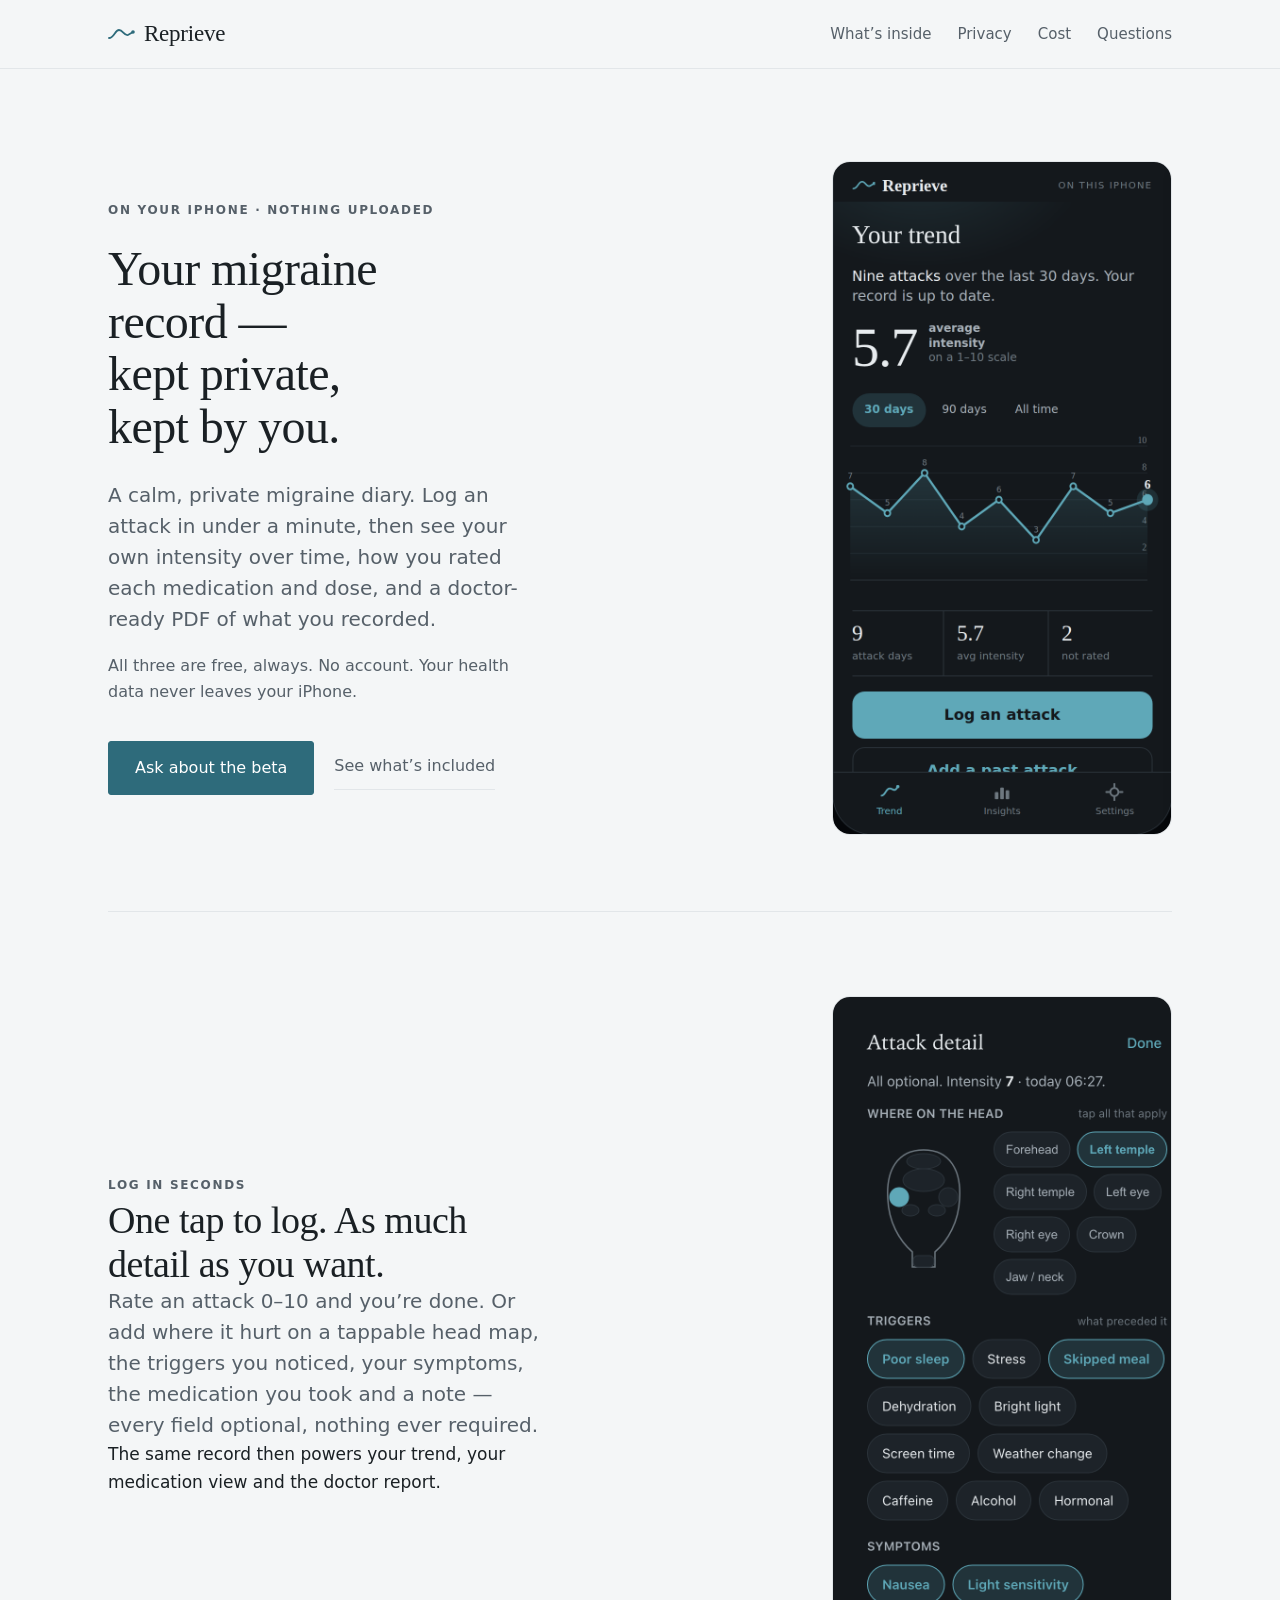
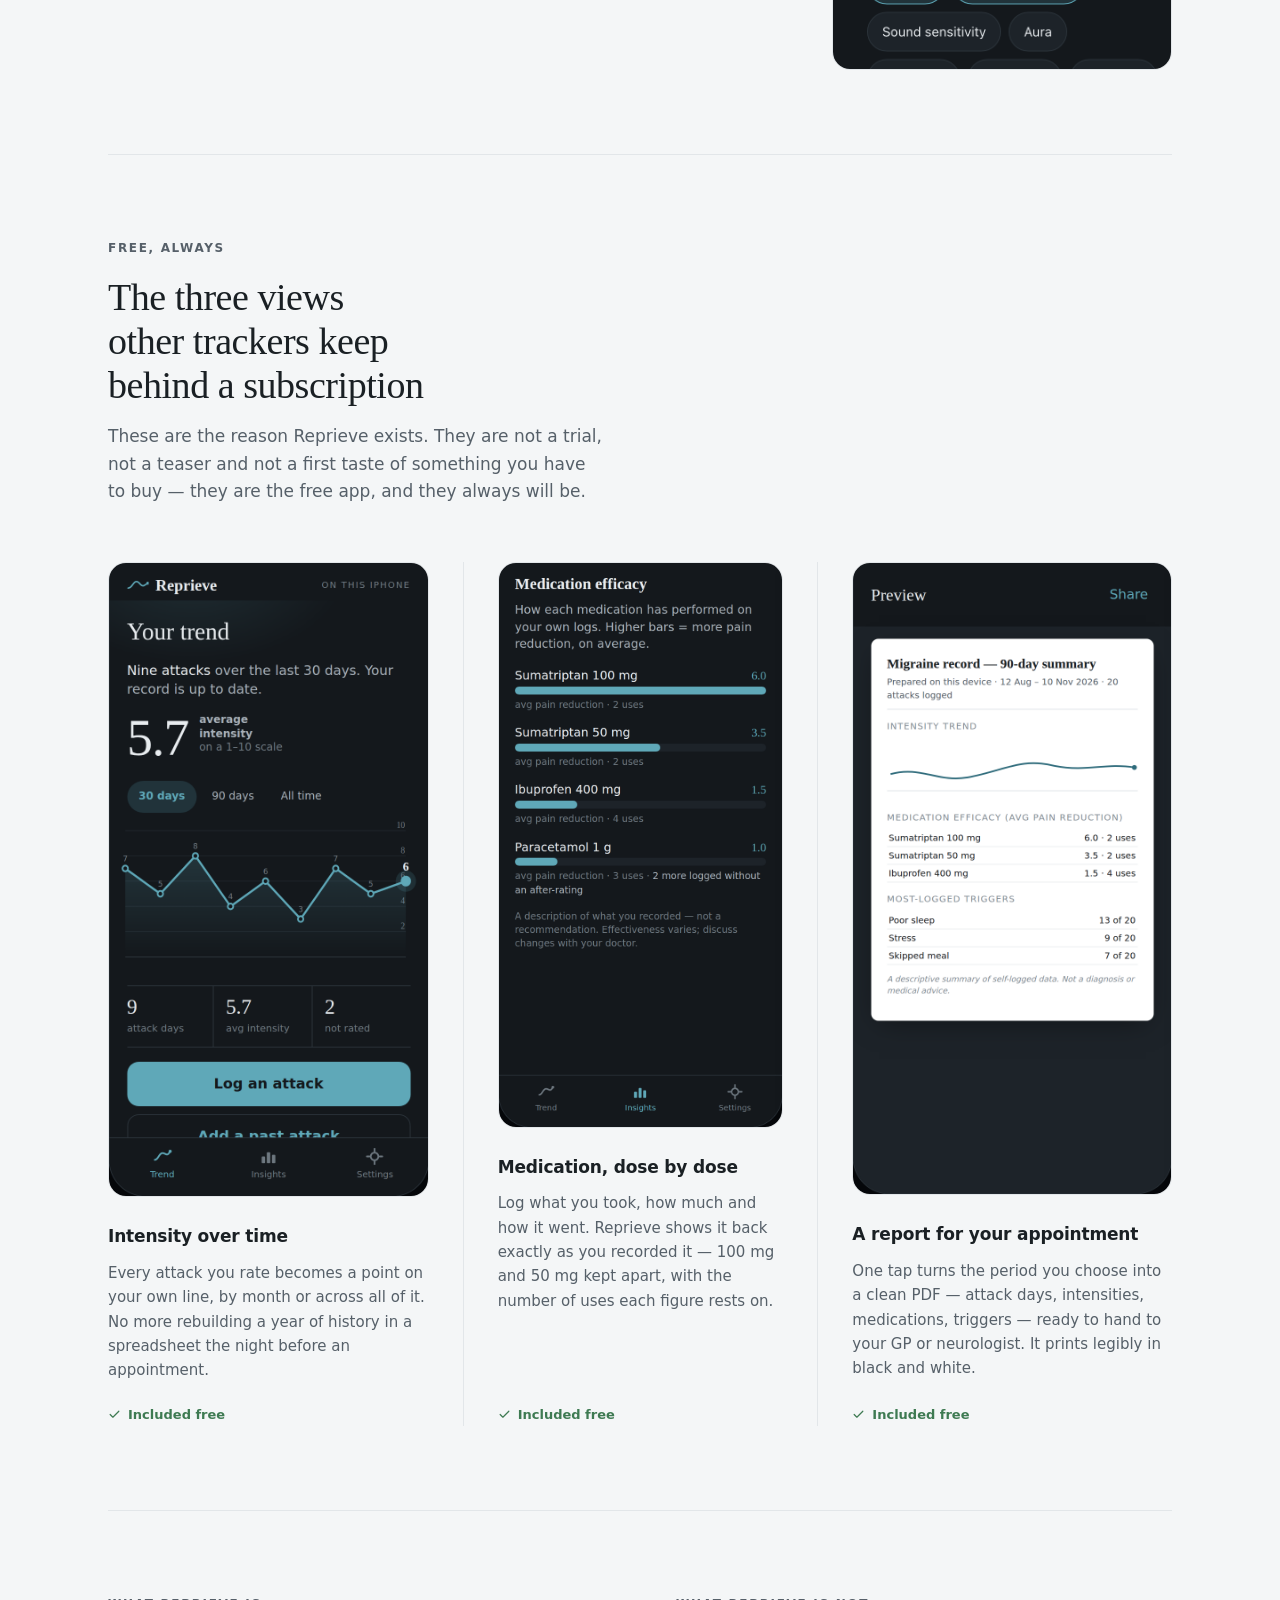
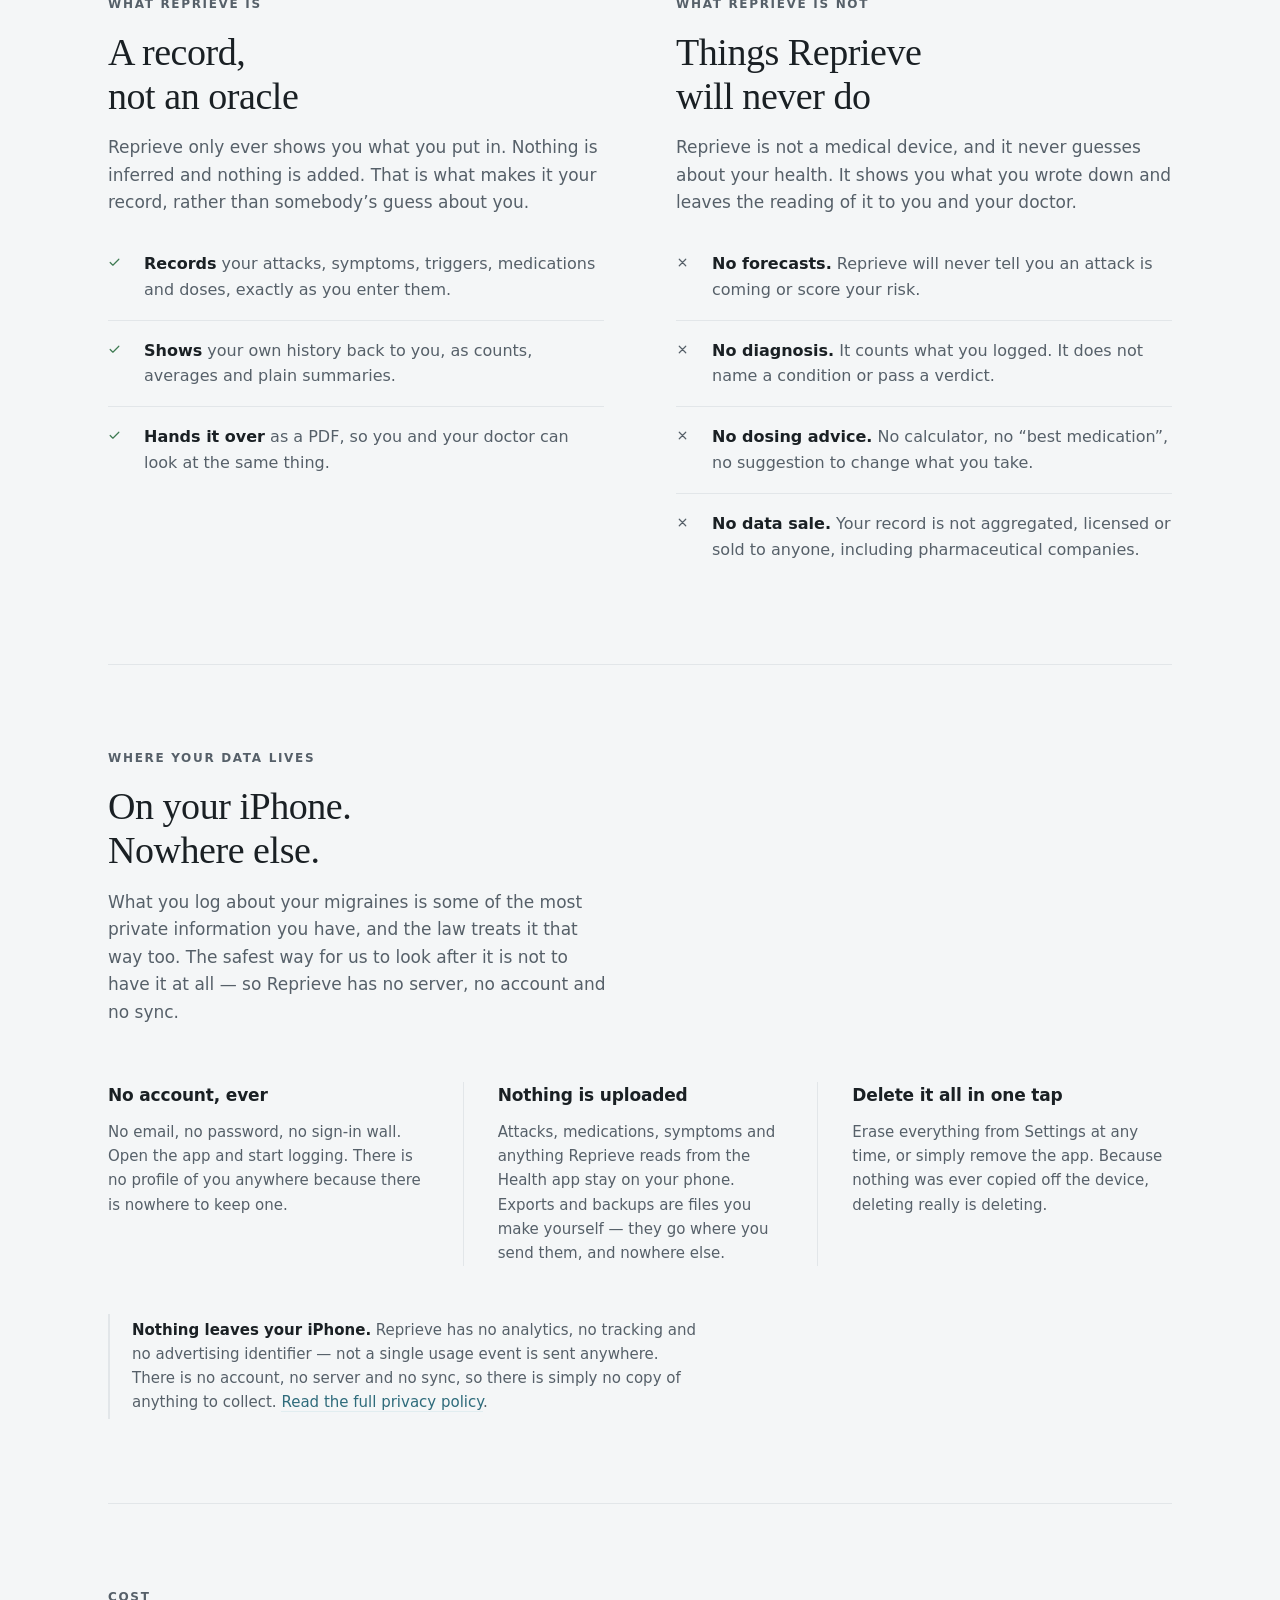
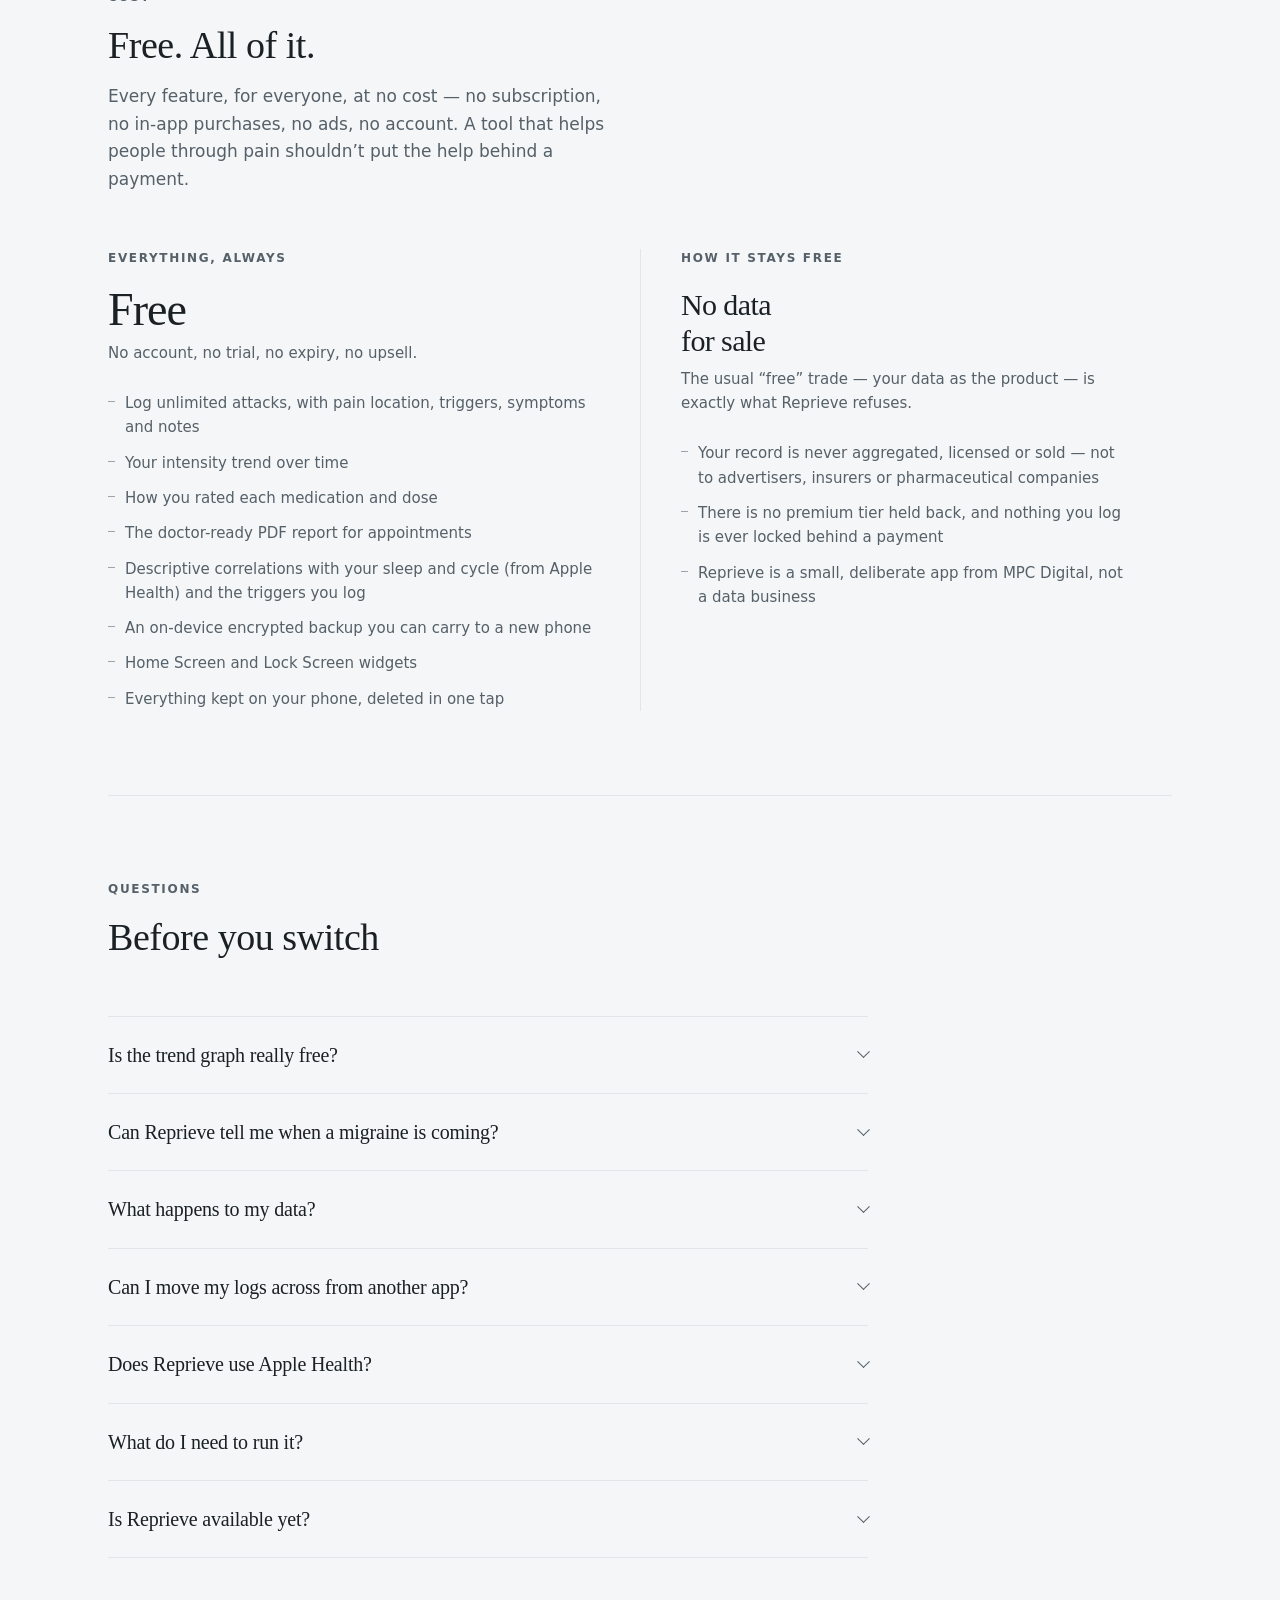
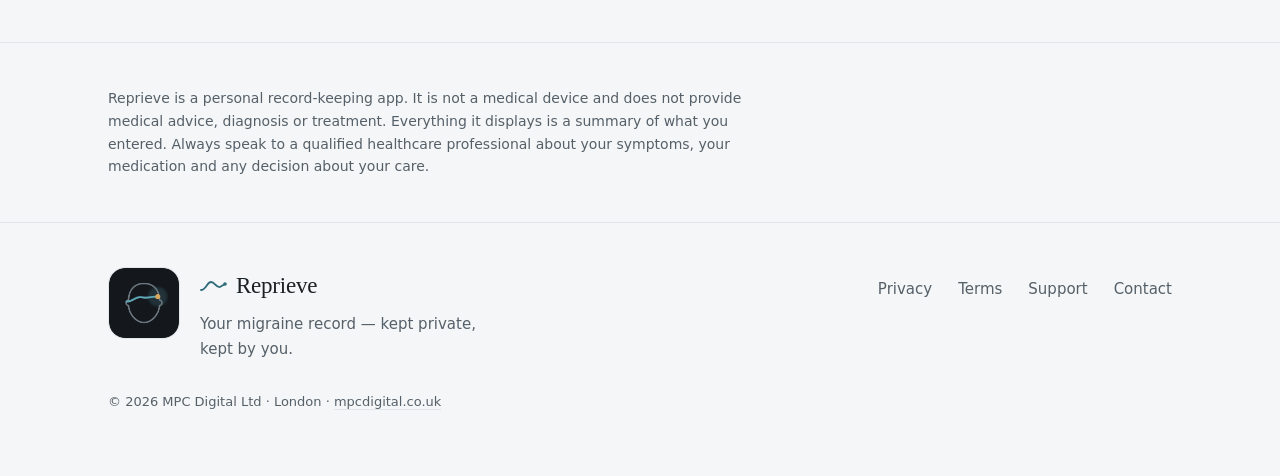
==== index.html @ 7601b490 "Publish Reprieve marketing site Built output only; source lives in the private apos-pipeline monorep" ====
<!DOCTYPE html>
<html lang="en-GB">
<head>
<meta charset="UTF-8">
<meta name="viewport" content="width=device-width, initial-scale=1.0">
<title>Reprieve &mdash; Your migraine record, kept private</title>
<meta name="description" content="A private migraine diary for iPhone. Intensity trends, per-dose medication history and a doctor-ready PDF report &mdash; free, always, and on your device.">
<meta name="theme-color" content="#14181C" media="(prefers-color-scheme: dark)">
<meta name="theme-color" content="#F4F6F7" media="(prefers-color-scheme: light)">
<meta property="og:title" content="Reprieve &mdash; Your migraine record, kept private">
<meta property="og:description" content="Intensity trends, per-dose medication history and a doctor-ready PDF report &mdash; free, always, and on your device.">
<meta property="og:type" content="website">
<meta property="og:locale" content="en_GB">
<script>document.documentElement.className += ' js';</script>
<style>
/* ─────────────────────────────────────────────────────────────
   Reprieve — marketing site

   Palette is the app's own asset catalog, unchanged
   (apps/migraine/Reprieve/Resources/Assets.xcassets): "Quiet Dark"
   is the designed default, "Soft Light" the low-glare alternative.
   Neither uses pure black or pure white — photophobia is a core
   migraine symptom.

   Display face is ui-serif → New York on Apple platforms (Apple's own
   serif, drawn to pair with SF), Georgia elsewhere. No web font is
   fetched: a brand whose pitch is "nothing leaves your device" should
   not hand every visitor's IP to a font CDN.

   Structure is hairline rules and vertical rhythm, not cards. The
   accent appears only on the line, links and one button.
   Register: highAnxiety → restrained. Crossfades, no springs.
   ───────────────────────────────────────────────────────────── */

*, *::before, *::after { margin: 0; padding: 0; box-sizing: border-box; }

:root {
  /* Soft Light */
  --ground:      #F4F6F7;
  --raised:      #FCFDFD;
  --field:       #EDEFF1;
  --accent:      #2E6B7B;
  --accent-soft: #E1EDF0;
  --positive:    #3E7A52;
  --rule:        #E2E6E9;
  --ink:         #1A2024;
  --ink-2:       #566069;
  --ink-3:       #848D95;
  --on-accent:   #FFFFFF;

  --serif: ui-serif, 'New York', Georgia, 'Iowan Old Style', 'Times New Roman', serif;
  --sans: -apple-system, BlinkMacSystemFont, 'SF Pro Text', 'Segoe UI', system-ui, sans-serif;

  --measure: 1120px;
  --gut: 28px;
  --dur: 260ms;
  --ease: cubic-bezier(0.32, 0.72, 0, 1);
}

@media (prefers-color-scheme: dark) {
  :root {
    /* Quiet Dark — the designed default */
    --ground:      #14181C;
    --raised:      #1D2329;
    --field:       #1D2329;
    --accent:      #5FA8B8;
    --accent-soft: #21333A;
    --positive:    #7FB08A;
    --rule:        #2C343B;
    --ink:         #E8ECEF;
    --ink-2:       #A7B0B8;
    --on-accent:   #14181C;
  }
}

html { scroll-behavior: smooth; }
body {
  font-family: var(--sans);
  background: var(--ground);
  color: var(--ink);
  font-size: 17px;
  line-height: 1.62;
  -webkit-font-smoothing: antialiased;
  font-synthesis-weight: none;
}
a { color: inherit; text-decoration: none; }
:focus-visible { outline: 2px solid var(--accent); outline-offset: 3px; border-radius: 3px; }

.wrap { max-width: var(--measure); margin: 0 auto; padding: 0 var(--gut); }

/* Restrained reveal — opacity only, per DESIGN_STANDARDS §5 (crossfade, no travel) */
.js .reveal { opacity: 0; transition: opacity var(--dur) var(--ease); }
.js .reveal.visible { opacity: 1; }
@media (prefers-reduced-motion: reduce) {
  html { scroll-behavior: auto; }
  .js .reveal { opacity: 1; transition: none; }
  * { animation: none !important; }
}

/* ── Type scale ───────────────────────────────────────────── */
.display {
  font-family: var(--serif);
  font-weight: 400;
  letter-spacing: -0.012em;
  text-wrap: balance;
}
h1 { font-size: clamp(34px, 4.1vw, 48px); line-height: 1.1; max-width: 14ch; }
h2 { font-size: clamp(26px, 3vw, 38px); line-height: 1.16; max-width: 19ch; }
h3 { font-family: var(--sans); font-size: 17px; font-weight: 600; letter-spacing: -0.01em; }

.eyebrow {
  font-size: 12px; font-weight: 600; text-transform: uppercase;
  letter-spacing: 0.14em; color: var(--ink-2);
}
.lede { font-size: 20px; line-height: 1.55; color: var(--ink-2); max-width: 34ch; }
.body-2 { font-size: 16px; color: var(--ink-2); }
.num { font-variant-numeric: tabular-nums; }

/* ── Nav ──────────────────────────────────────────────────── */
nav { border-bottom: 1px solid var(--rule); }
.nav-in {
  max-width: var(--measure); margin: 0 auto; padding: 0 var(--gut);
  height: 68px; display: flex; align-items: center; justify-content: space-between;
}
.mark {
  font-family: var(--serif); font-size: 23px; letter-spacing: -0.01em;
  display: inline-flex; align-items: center; gap: 10px;
}
.mark .glyph { width: 26px; height: 14px; overflow: visible; flex: none; }
.nav-links { display: flex; gap: 26px; }
.nav-links a {
  font-size: 15px; color: var(--ink-2);
  min-height: 44px; display: inline-flex; align-items: center;
  transition: color var(--dur) var(--ease);
}
.nav-links a:hover { color: var(--ink); }

/* ── Hero ─────────────────────────────────────────────────── */
.hero { padding: 92px 0 76px; }
.hero-grid { display: grid; grid-template-columns: 0.92fr 1fr; gap: 68px; align-items: center; }
.hero .eyebrow { display: block; margin-bottom: 22px; }
.hero h1 { margin-bottom: 26px; }
.hero .lede { margin-bottom: 18px; }
.hero .note { font-size: 16px; color: var(--ink-2); max-width: 40ch; margin-bottom: 36px; }
.actions { display: flex; gap: 20px; align-items: center; flex-wrap: wrap; }

.btn {
  display: inline-flex; align-items: center; justify-content: center;
  min-height: 48px; padding: 13px 26px;
  font-family: var(--sans); font-size: 16px; font-weight: 500;
  border: 1px solid var(--accent); border-radius: 3px;
  background: var(--accent); color: var(--on-accent);
  transition: opacity var(--dur) var(--ease);
}
.btn:hover { opacity: 0.88; }
.link-quiet {
  font-size: 16px; color: var(--ink-2);
  border-bottom: 1px solid var(--rule); padding-bottom: 2px;
  min-height: 44px; display: inline-flex; align-items: center;
  transition: color var(--dur) var(--ease), border-color var(--dur) var(--ease);
}
.link-quiet:hover { color: var(--ink); border-color: var(--ink-2); }

/* Real screens from the approved prototype (docs/design/
   reprieve-throughline-prototype.html), captured at 2x. No device bezel:
   a hairline and a soft corner, so the app's own dark ground carries it. */
.shot { margin: 0; }
.shot img {
  display: block; width: 100%; height: auto;
  border: 1px solid var(--rule); border-radius: 18px;
}
.shot-lead { max-width: 340px; margin-left: auto; }
.col .shot { margin-bottom: 26px; }

/* ── Rules & sections ─────────────────────────────────────── */
section { padding: 84px 0; }
.hr { height: 1px; background: var(--rule); }
.sec-head { max-width: 660px; margin-bottom: 56px; }
.sec-head .eyebrow { display: block; margin-bottom: 16px; }
.sec-head h2 { margin-bottom: 16px; }
.sec-head p { color: var(--ink-2); max-width: 46ch; }

/* Columns divided by hairlines, not boxed in cards. */
.cols { display: grid; gap: 0; }
.cols-3 { grid-template-columns: repeat(3, 1fr); }
.cols-2 { grid-template-columns: repeat(2, 1fr); }
.col { padding: 0 34px; border-left: 1px solid var(--rule); display: flex; flex-direction: column; }
.col:first-child { padding-left: 0; border-left: none; }
.col:last-child { padding-right: 0; }
.col h3 { margin-bottom: 10px; }
.col p { font-size: 15px; color: var(--ink-2); }
.free-mark {
  display: inline-flex; align-items: center; gap: 7px;
  font-size: 13px; font-weight: 600; color: var(--positive);
  margin-top: auto; padding-top: 22px;
}
.free-mark svg { width: 13px; height: 13px; stroke: var(--positive); fill: none; stroke-width: 2.2; stroke-linecap: round; stroke-linejoin: round; }

/* ── Does / never-does ────────────────────────────────────── */
.pair { display: grid; grid-template-columns: 1fr 1fr; gap: 72px; }
.pair .sec-head { max-width: 100%; }
.pair h2 { max-width: 13ch; }
.stack { list-style: none; }
.stack li {
  display: grid; grid-template-columns: 22px 1fr; gap: 14px;
  padding: 17px 0; border-top: 1px solid var(--rule); font-size: 16px;
}
.stack li:first-child { border-top: none; padding-top: 0; }
.stack svg { width: 13px; height: 13px; fill: none; stroke-width: 2.2; stroke-linecap: round; stroke-linejoin: round; margin-top: 5px; }
.stack .yes svg { stroke: var(--positive); }
.stack .no svg { stroke: var(--ink-2); }
.stack strong { font-weight: 600; }
.stack span.d { color: var(--ink-2); }

/* ── Quiet aside (the analytics disclosure) ───────────────── */
.aside {
  border-left: 2px solid var(--rule); padding: 4px 0 4px 22px;
  font-size: 15px; color: var(--ink-2); max-width: 62ch; margin-top: 48px;
}
.aside strong { color: var(--ink); font-weight: 600; }
.aside a { color: var(--accent); border-bottom: 1px solid var(--accent-soft); }

/* ── Pricing — figures in the display face, no boxes ──────── */
.plans { display: grid; grid-template-columns: 1fr 1fr; gap: 0; }
.plan { padding: 0 40px; border-left: 1px solid var(--rule); }
.plan:first-child { padding-left: 0; border-left: none; }
.plan .eyebrow { display: block; margin-bottom: 18px; }
.price { font-family: var(--serif); font-size: 46px; line-height: 1; letter-spacing: -0.02em; margin-bottom: 8px; }
.price .per { font-size: 19px; color: var(--ink-2); letter-spacing: 0; }
.terms { font-size: 15px; color: var(--ink-2); margin-bottom: 26px; }
.plan ul { list-style: none; display: grid; gap: 11px; }
.plan li { font-size: 15px; color: var(--ink-2); padding-left: 17px; position: relative; }
.plan li::before {
  content: ''; position: absolute; left: 0; top: 10px;
  width: 7px; height: 1px; background: var(--ink-2); opacity: 0.55;
}

/* ── FAQ ──────────────────────────────────────────────────── */
.faq { max-width: 760px; }
.faq details { border-top: 1px solid var(--rule); }
.faq details:last-child { border-bottom: 1px solid var(--rule); }
.faq summary {
  list-style: none; cursor: pointer; padding: 22px 0; min-height: 48px;
  font-family: var(--serif); font-size: 20px; letter-spacing: -0.01em;
  display: flex; align-items: center; justify-content: space-between; gap: 20px;
}
.faq summary::-webkit-details-marker { display: none; }
.faq summary::after {
  content: ''; flex-shrink: 0; width: 9px; height: 9px;
  border-right: 1px solid var(--ink-2); border-bottom: 1px solid var(--ink-2);
  transform: rotate(45deg) translate(-2px, -2px);
  transition: transform var(--dur) var(--ease);
}
.faq details[open] summary::after { transform: rotate(-135deg) translate(-2px, -2px); }
.faq .answer { padding: 0 0 24px; font-size: 16px; color: var(--ink-2); max-width: 64ch; }
.faq .answer p + p { margin-top: 12px; }
.faq .answer a { color: var(--accent); border-bottom: 1px solid var(--accent-soft); }

/* ── Disclaimer & footer ──────────────────────────────────── */
.disclaimer { padding: 44px 0; border-top: 1px solid var(--rule); }
.disclaimer p { font-size: 14px; color: var(--ink-2); max-width: 76ch; }
footer { padding: 44px 0 64px; border-top: 1px solid var(--rule); }
.foot { display: flex; justify-content: space-between; gap: 40px 32px; flex-wrap: wrap; align-items: flex-start; }
.foot-brand { display: flex; align-items: flex-start; gap: 20px; min-width: 0; }
.appicon { width: 72px; height: 72px; border-radius: 17px; flex: none;
            border: 1px solid var(--rule); }
.foot-tag { font-size: 15px; color: var(--ink-2); margin-top: 8px; max-width: 32ch; text-wrap: pretty; }
.foot-links { display: flex; gap: 26px; flex-wrap: wrap; }
.foot-links a { font-size: 15px; color: var(--ink-2); min-height: 44px; display: inline-flex; align-items: center; transition: color var(--dur) var(--ease); }
.foot-links a:hover { color: var(--ink); }
.foot-legal { font-size: 13px; color: var(--ink-2); margin-top: 30px; }

/* ── Responsive ───────────────────────────────────────────── */
@media (max-width: 940px) {
  .hero-grid { grid-template-columns: 1fr; gap: 52px; }
  .cols-3, .cols-2, .plans { grid-template-columns: 1fr; }
  .col, .plan { padding: 32px 0 0; border-left: none; border-top: 1px solid var(--rule); margin-top: 32px; }
  .col:first-child, .plan:first-child { padding-top: 0; border-top: none; margin-top: 0; }
  .pair { grid-template-columns: 1fr; gap: 52px; }
}
@media (max-width: 620px) {
  :root { --gut: 22px; }
  body { font-size: 16px; }
  .hero { padding: 60px 0 52px; }
  section { padding: 60px 0; }
  .nav-links { gap: 18px; }
  .nav-links a:not(.nav-last) { display: none; }
  .actions { flex-direction: column; align-items: stretch; }
  .btn { width: 100%; }
  .lede { font-size: 18px; }
}
</style>
</head>
<body>

<nav>
  <div class="nav-in">
    <a href="#top" class="mark">
      <svg class="glyph" viewBox="0 0 26 14" aria-hidden="true"><path d="M1 11 C 6 11, 7 3, 11 3 C 15 3, 16 9, 20 8 L 25 5" stroke="var(--accent)" stroke-width="1.8" fill="none" stroke-linecap="round"/><circle cx="25" cy="5" r="1.8" fill="var(--accent)"/></svg>
      Reprieve
    </a>
    <div class="nav-links">
      <a href="#free">What&rsquo;s inside</a>
      <a href="#privacy">Privacy</a>
      <a href="#cost">Cost</a>
      <a href="#faq" class="nav-last">Questions</a>
    </div>
  </div>
</nav>

<section class="hero" id="top">
  <div class="wrap">
    <div class="hero-grid">
      <div>
        <span class="eyebrow reveal">On your iPhone &middot; Nothing uploaded</span>
        <h1 class="display reveal">Your migraine record &mdash; kept private, kept by you.</h1>
        <p class="lede reveal">
          A calm, private migraine diary. Log an attack in under a minute, then see your
          own intensity over time, how you rated each medication and dose, and a
          doctor-ready PDF of what you recorded.
        </p>
        <p class="note reveal">All three are free, always. No account. Your health data never leaves your iPhone.</p>
        <div class="actions reveal">
          <a href="mailto:hello@mpcdigital.co.uk?subject=Reprieve%20for%20iOS" class="btn">Ask about the beta</a>
          <a href="#free" class="link-quiet">See what&rsquo;s included</a>
        </div>
      </div>

      <figure class="shot shot-lead reveal">
        <img src="screens/trend.png" width="716" height="1424" alt="The Reprieve trend screen: nine attacks over the last 30 days, an average intensity of 5.7 on a 1 to 10 scale, a line of the intensities recorded, and counts of attack days, average intensity and attacks not rated." loading="eager" decoding="async">
      </figure>
    </div>
  </div>
</section>

<div class="wrap"><div class="hr"></div></div>

<section id="log">
  <div class="wrap">
    <div class="hero-grid" style="align-items:center;">
      <div>
        <span class="eyebrow reveal">Log in seconds</span>
        <h2 class="display reveal">One tap to log. As much detail as you want.</h2>
        <p class="lede reveal">
          Rate an attack 0&ndash;10 and you&rsquo;re done. Or add where it hurt on a
          tappable head map, the triggers you noticed, your symptoms, the medication you
          took and a note &mdash; every field optional, nothing ever required.
        </p>
        <p class="note reveal">The same record then powers your trend, your medication view and the doctor report.</p>
      </div>
      <figure class="shot shot-lead reveal">
        <img src="screens/detail.png" width="716" height="1424" loading="lazy" decoding="async"
             alt="The Reprieve attack-detail screen: a tappable head map with the left temple selected, plus optional chips for triggers such as poor sleep and skipped meal, and symptoms such as nausea and light sensitivity.">
      </figure>
    </div>
  </div>
</section>

<div class="wrap"><div class="hr"></div></div>

<section id="free">
  <div class="wrap">
    <div class="sec-head">
      <span class="eyebrow reveal">Free, always</span>
      <h2 class="display reveal">The three views other trackers keep behind a subscription</h2>
      <p class="reveal">
        These are the reason Reprieve exists. They are not a trial, not a teaser and not a
        first taste of something you have to buy &mdash; they are the free app, and they
        always will be.
      </p>
    </div>
    <div class="cols cols-3 reveal">
      <div class="col">
        <figure class="shot"><img src="screens/trend.png" width="716" height="1424" loading="lazy" decoding="async" alt="The trend screen, showing average intensity and a line of the intensities recorded."></figure>
        <h3>Intensity over time</h3>
        <p>
          Every attack you rate becomes a point on your own line, by month or across all
          of it. No more rebuilding a year of history in a spreadsheet the night before
          an appointment.
        </p>
        <span class="free-mark"><svg viewBox="0 0 24 24" aria-hidden="true"><path d="M4 12l5 5L20 6"/></svg>Included free</span>
      </div>
      <div class="col">
        <figure class="shot"><img src="screens/medication.png" width="716" height="1424" loading="lazy" decoding="async" alt="The medication screen, listing each medication and dose with the average pain reduction recorded and the number of uses."></figure>
        <h3>Medication, dose by dose</h3>
        <p>
          Log what you took, how much and how it went. Reprieve shows it back exactly as
          you recorded it &mdash; 100&nbsp;mg and 50&nbsp;mg kept apart, with the number of
          uses each figure rests on.
        </p>
        <span class="free-mark"><svg viewBox="0 0 24 24" aria-hidden="true"><path d="M4 12l5 5L20 6"/></svg>Included free</span>
      </div>
      <div class="col">
        <figure class="shot"><img src="screens/report.png" width="716" height="1424" loading="lazy" decoding="async" alt="The doctor report preview, headed Migraine record, 90-day summary."></figure>
        <h3>A report for your appointment</h3>
        <p>
          One tap turns the period you choose into a clean PDF &mdash; attack days,
          intensities, medications, triggers &mdash; ready to hand to your GP or
          neurologist. It prints legibly in black and white.
        </p>
        <span class="free-mark"><svg viewBox="0 0 24 24" aria-hidden="true"><path d="M4 12l5 5L20 6"/></svg>Included free</span>
      </div>
    </div>
  </div>
</section>

<div class="wrap"><div class="hr"></div></div>

<section>
  <div class="wrap">
    <div class="pair">
      <div>
        <div class="sec-head" style="margin-bottom:34px;">
          <span class="eyebrow reveal">What Reprieve is</span>
          <h2 class="display reveal">A record, not an oracle</h2>
          <p class="reveal">
            Reprieve only ever shows you what you put in. Nothing is inferred and nothing
            is added. That is what makes it your record, rather than somebody&rsquo;s guess
            about you.
          </p>
        </div>
        <ul class="stack reveal">
          <li><span class="yes"><svg viewBox="0 0 24 24" aria-hidden="true"><path d="M4 12l5 5L20 6"/></svg></span><span><strong>Records</strong> <span class="d">your attacks, symptoms, triggers, medications and doses, exactly as you enter them.</span></span></li>
          <li><span class="yes"><svg viewBox="0 0 24 24" aria-hidden="true"><path d="M4 12l5 5L20 6"/></svg></span><span><strong>Shows</strong> <span class="d">your own history back to you, as counts, averages and plain summaries.</span></span></li>
          <li><span class="yes"><svg viewBox="0 0 24 24" aria-hidden="true"><path d="M4 12l5 5L20 6"/></svg></span><span><strong>Hands it over</strong> <span class="d">as a PDF, so you and your doctor can look at the same thing.</span></span></li>
        </ul>
      </div>
      <div>
        <div class="sec-head" style="margin-bottom:34px;">
          <span class="eyebrow reveal">What Reprieve is not</span>
          <h2 class="display reveal">Things Reprieve will never&nbsp;do</h2>
          <p class="reveal">
            Reprieve is not a medical device, and it never guesses about your health. It
            shows you what you wrote down and leaves the reading of it to you and your
            doctor.
          </p>
        </div>
        <ul class="stack reveal">
          <li><span class="no"><svg viewBox="0 0 24 24" aria-hidden="true"><path d="M6 6l12 12M18 6L6 18"/></svg></span><span><strong>No forecasts.</strong> <span class="d">Reprieve will never tell you an attack is coming or score your risk.</span></span></li>
          <li><span class="no"><svg viewBox="0 0 24 24" aria-hidden="true"><path d="M6 6l12 12M18 6L6 18"/></svg></span><span><strong>No diagnosis.</strong> <span class="d">It counts what you logged. It does not name a condition or pass a verdict.</span></span></li>
          <li><span class="no"><svg viewBox="0 0 24 24" aria-hidden="true"><path d="M6 6l12 12M18 6L6 18"/></svg></span><span><strong>No dosing advice.</strong> <span class="d">No calculator, no &ldquo;best medication&rdquo;, no suggestion to change what you take.</span></span></li>
          <li><span class="no"><svg viewBox="0 0 24 24" aria-hidden="true"><path d="M6 6l12 12M18 6L6 18"/></svg></span><span><strong>No data sale.</strong> <span class="d">Your record is not aggregated, licensed or sold to anyone, including pharmaceutical companies.</span></span></li>
        </ul>
      </div>
    </div>
  </div>
</section>

<div class="wrap"><div class="hr"></div></div>

<section id="privacy">
  <div class="wrap">
    <div class="sec-head">
      <span class="eyebrow reveal">Where your data lives</span>
      <h2 class="display reveal">On your iPhone. Nowhere else.</h2>
      <p class="reveal">
        What you log about your migraines is some of the most private information you
        have, and the law treats it that way too. The safest way for us to look after it
        is not to have it at all &mdash; so Reprieve has no server, no account and no sync.
      </p>
    </div>
    <div class="cols cols-3 reveal">
      <div class="col">
        <h3>No account, ever</h3>
        <p>No email, no password, no sign-in wall. Open the app and start logging. There is no profile of you anywhere because there is nowhere to keep one.</p>
      </div>
      <div class="col">
        <h3>Nothing is uploaded</h3>
        <p>Attacks, medications, symptoms and anything Reprieve reads from the Health app stay on your phone. Exports and backups are files you make yourself &mdash; they go where you send them, and nowhere else.</p>
      </div>
      <div class="col">
        <h3>Delete it all in one tap</h3>
        <p>Erase everything from Settings at any time, or simply remove the app. Because nothing was ever copied off the device, deleting really is deleting.</p>
      </div>
    </div>
    <p class="aside reveal">
      <strong>Nothing leaves your iPhone.</strong>
      Reprieve has no analytics, no tracking and no advertising identifier &mdash; not a
      single usage event is sent anywhere. There is no account, no server and no sync, so
      there is simply no copy of anything to collect. <a href="privacy.html">Read the full privacy policy</a>.
    </p>
  </div>
</section>

<div class="wrap"><div class="hr"></div></div>

<section id="cost">
  <div class="wrap">
    <div class="sec-head">
      <span class="eyebrow reveal">Cost</span>
      <h2 class="display reveal">Free. All of it.</h2>
      <p class="reveal">
        Every feature, for everyone, at no cost &mdash; no subscription, no in-app
        purchases, no ads, no account. A tool that helps people through pain shouldn&rsquo;t
        put the help behind a payment.
      </p>
    </div>
    <div class="plans reveal">
      <div class="plan">
        <span class="eyebrow">Everything, always</span>
        <p class="price">Free</p>
        <p class="terms">No account, no trial, no expiry, no upsell.</p>
        <ul>
          <li>Log unlimited attacks, with pain location, triggers, symptoms and notes</li>
          <li>Your intensity trend over time</li>
          <li>How you rated each medication and dose</li>
          <li>The doctor-ready PDF report for appointments</li>
          <li>Descriptive correlations with your sleep and cycle (from Apple Health) and the triggers you log</li>
          <li>An on-device encrypted backup you can carry to a new phone</li>
          <li>Home Screen and Lock Screen widgets</li>
          <li>Everything kept on your phone, deleted in one tap</li>
        </ul>
      </div>
      <div class="plan">
        <span class="eyebrow">How it stays free</span>
        <p class="price" style="font-size:30px;line-height:1.2;">No data<br>for sale</p>
        <p class="terms">The usual &ldquo;free&rdquo; trade &mdash; your data as the product &mdash; is exactly what Reprieve refuses.</p>
        <ul>
          <li>Your record is never aggregated, licensed or sold &mdash; not to advertisers, insurers or pharmaceutical companies</li>
          <li>There is no premium tier held back, and nothing you log is ever locked behind a payment</li>
          <li>Reprieve is a small, deliberate app from MPC&nbsp;Digital, not a data business</li>
        </ul>
      </div>
    </div>
  </div>
</section>

<div class="wrap"><div class="hr"></div></div>

<section id="faq">
  <div class="wrap">
    <div class="sec-head">
      <span class="eyebrow reveal">Questions</span>
      <h2 class="display reveal">Before you switch</h2>
    </div>
    <div class="faq reveal">
<details>
        <summary>Is the trend graph really free?</summary>
        <div class="answer">
          <p>
            Yes. Your intensity over time, how you rated each dose, and the PDF report
            are the free app. You do not have to pay to see any of it, and you will not
            be asked to.
          </p>
        </div>
      </details>

      <details>
        <summary>Can Reprieve tell me when a migraine is coming?</summary>
        <div class="answer">
          <p>
            No, and it never will. Reprieve shows you what you have already recorded &mdash; counts,
            averages and plain summaries. It does not forecast attacks, score your risk or
            interpret your data on your behalf.
          </p>
          <p>
            That is on purpose. An app that predicted attacks or named a condition would
            be making a medical judgement about you, and that is your doctor's job, not
            your diary's.
          </p>
        </div>
      </details>

      <details>
        <summary>What happens to my data?</summary>
        <div class="answer">
          <p>
            It stays on your iPhone. There is no Reprieve server, no account and no cloud
            sync, so there is no copy of your record for anyone &mdash; including us &mdash;
            to read, lose or sell.
          </p>
          <p>
            The only thing that leaves your device is anonymous usage counts, which
            contain no health information. The
            <a href="privacy.html">privacy policy</a> lists exactly what that covers.
          </p>
        </div>
      </details>

      <details>
        <summary>Can I move my logs across from another app?</summary>
        <div class="answer">
          <p>
            Not yet. Reprieve starts clean, and your trend line begins with the first attack you
            log. Bringing old logs across is something we are looking at &mdash; if it
            matters to you,
            <a href="mailto:hello@mpcdigital.co.uk?subject=Reprieve%20%E2%80%94%20importing%20my%20logs">tell us</a>,
            because it helps us know how much it matters.
          </p>
        </div>
      </details>

      <details>
        <summary>Does Reprieve use Apple Health?</summary>
        <div class="answer">
          <p>
            Only if you turn it on, and only for the optional views that show what else you
            had logged on your attack days. With your permission Reprieve reads Sleep and Cycle
            Tracking so it can show when those were recorded alongside your attacks. It
            reads on your device, writes nothing back, and uploads nothing. You can withdraw the permission in iOS Settings at any time,
            and the rest of the app carries on working exactly as before.
          </p>
        </div>
      </details>

      <details>
        <summary>What do I need to run it?</summary>
        <div class="answer">
          <p>
            An iPhone running iOS 17.4 or later. Reprieve works fully with no permissions granted
            at all &mdash; notifications and Health access are both optional, and neither is
            requested before you have logged anything.
          </p>
        </div>
      </details>

      <details>
        <summary>Is Reprieve available yet?</summary>
        <div class="answer">
          <p>
            Not on the App Store. The app is built and being tested ahead of submission, and
            this page will link to it the day it is live. If you would like to try the beta or
            hear when it ships,
            <a href="mailto:hello@mpcdigital.co.uk?subject=Reprieve%20for%20iOS">get in touch</a>.
          </p>
        </div>
      </details>
    </div>
  </div>
</section>

<div class="disclaimer">
  <div class="wrap">
    <p>
      Reprieve is a personal record-keeping app. It is not a medical device and does not
      provide medical advice, diagnosis or treatment. Everything it displays is a summary
      of what you entered. Always speak to a qualified healthcare professional about your
      symptoms, your medication and any decision about your care.
    </p>
  </div>
</div>

<footer>
  <div class="wrap">
    <div class="foot">
      <div class="foot-brand">
        <img class="appicon" src="appicon.png" width="512" height="512" loading="lazy" decoding="async"
             alt="The Reprieve app icon: a line-drawn head with the intensity throughline crossing at the temples, resting on an amber point.">
        <div>
        <span class="mark">
          <svg class="glyph" viewBox="0 0 26 14" aria-hidden="true"><path d="M1 11 C 6 11, 7 3, 11 3 C 15 3, 16 9, 20 8 L 25 5" stroke="var(--accent)" stroke-width="1.8" fill="none" stroke-linecap="round"/><circle cx="25" cy="5" r="1.8" fill="var(--accent)"/></svg>
          Reprieve
        </span>
        <p class="foot-tag">Your migraine record &mdash; kept private, kept by you.</p>
        </div>
      </div>
      <div class="foot-links">
        <a href="privacy.html">Privacy</a>
        <a href="terms.html">Terms</a>
        <a href="support.html">Support</a>
        <a href="mailto:hello@mpcdigital.co.uk">Contact</a>
      </div>
    </div>
    <p class="foot-legal">&copy; 2026 MPC Digital Ltd &middot; London &middot; <a href="https://mpcdigital.co.uk" style="border-bottom:1px solid var(--rule)">mpcdigital.co.uk</a></p>
  </div>
</footer>

<script>
(function () {
  var nodes = document.querySelectorAll('.reveal');
  var reduced = window.matchMedia && window.matchMedia('(prefers-reduced-motion: reduce)').matches;
  if (reduced || !('IntersectionObserver' in window)) {
    nodes.forEach(function (el) { el.classList.add('visible'); });
    return;
  }
  var io = new IntersectionObserver(function (entries) {
    entries.forEach(function (entry) {
      if (!entry.isIntersecting) return;
      entry.target.classList.add('visible');
      io.unobserve(entry.target);
    });
  }, { threshold: 0.06, rootMargin: '0px 0px -28px 0px' });
  nodes.forEach(function (el) { io.observe(el); });
})();
</script>
</body>
</html>
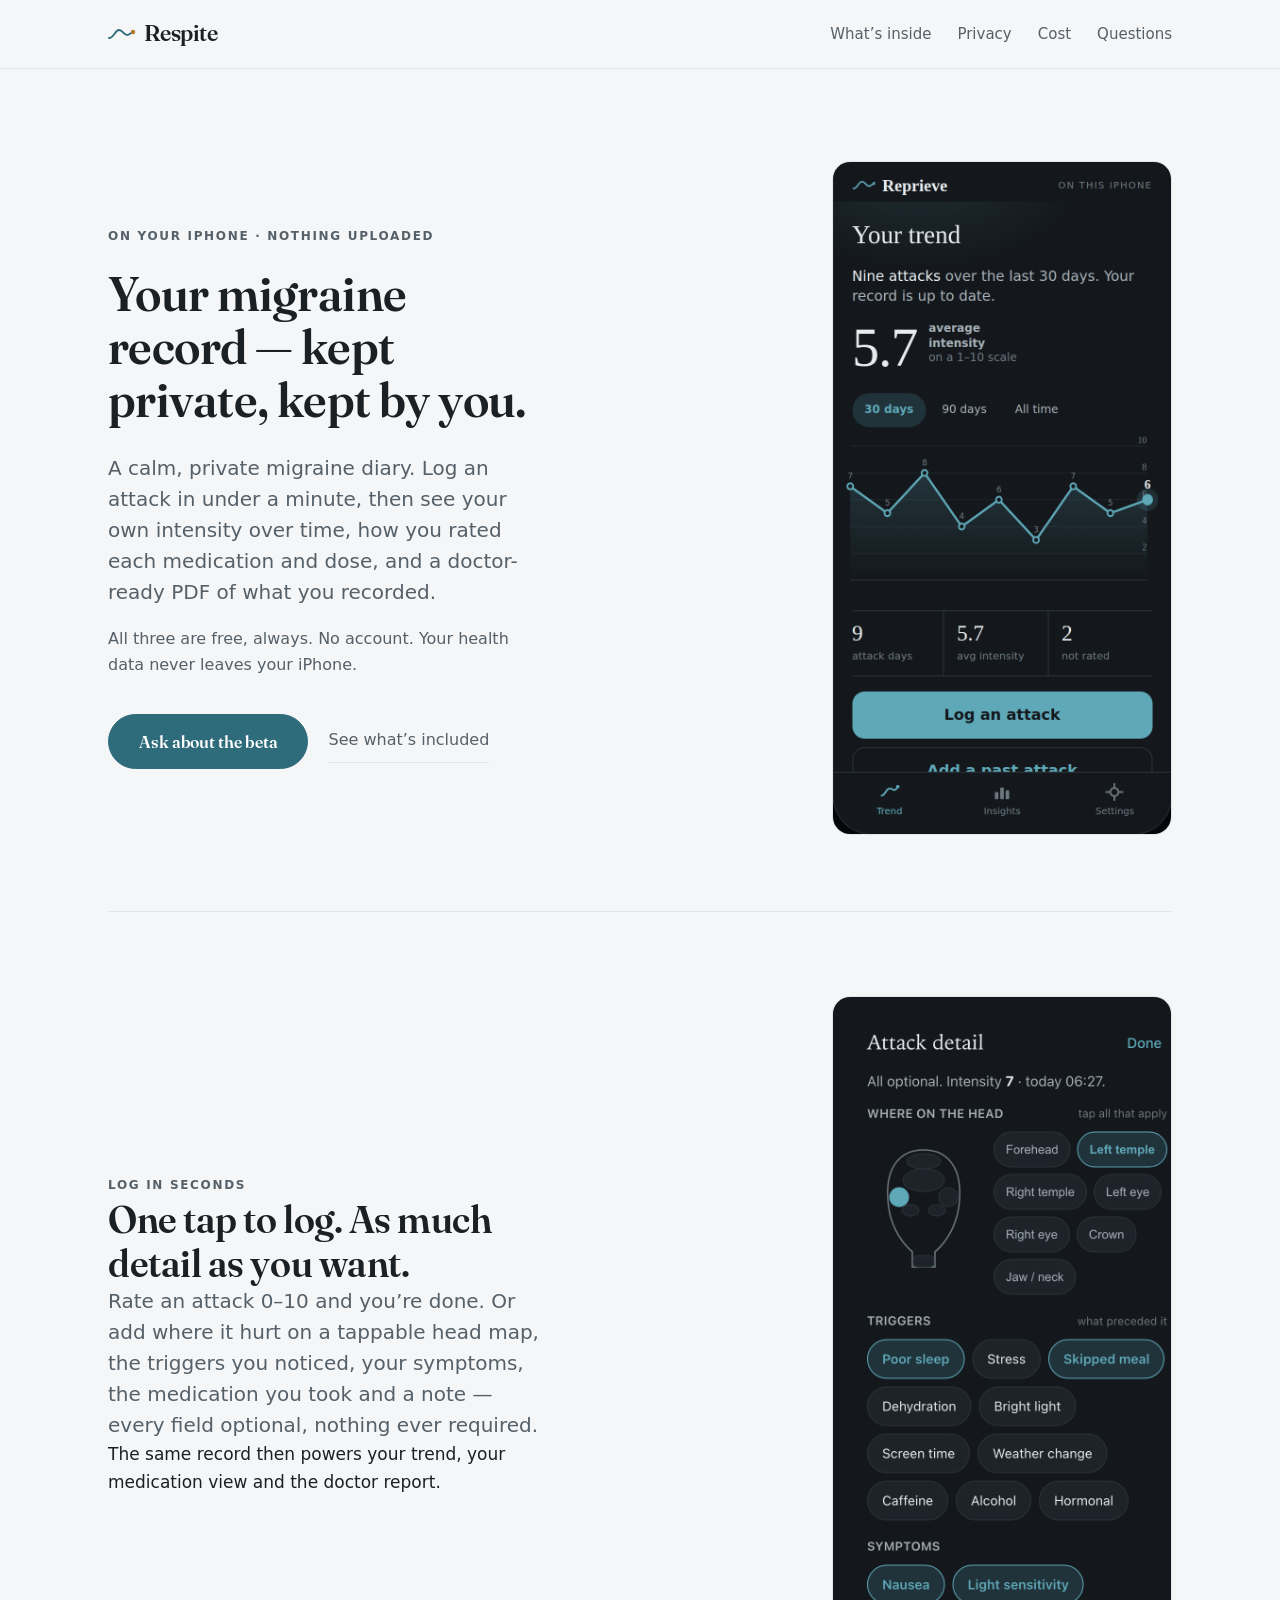
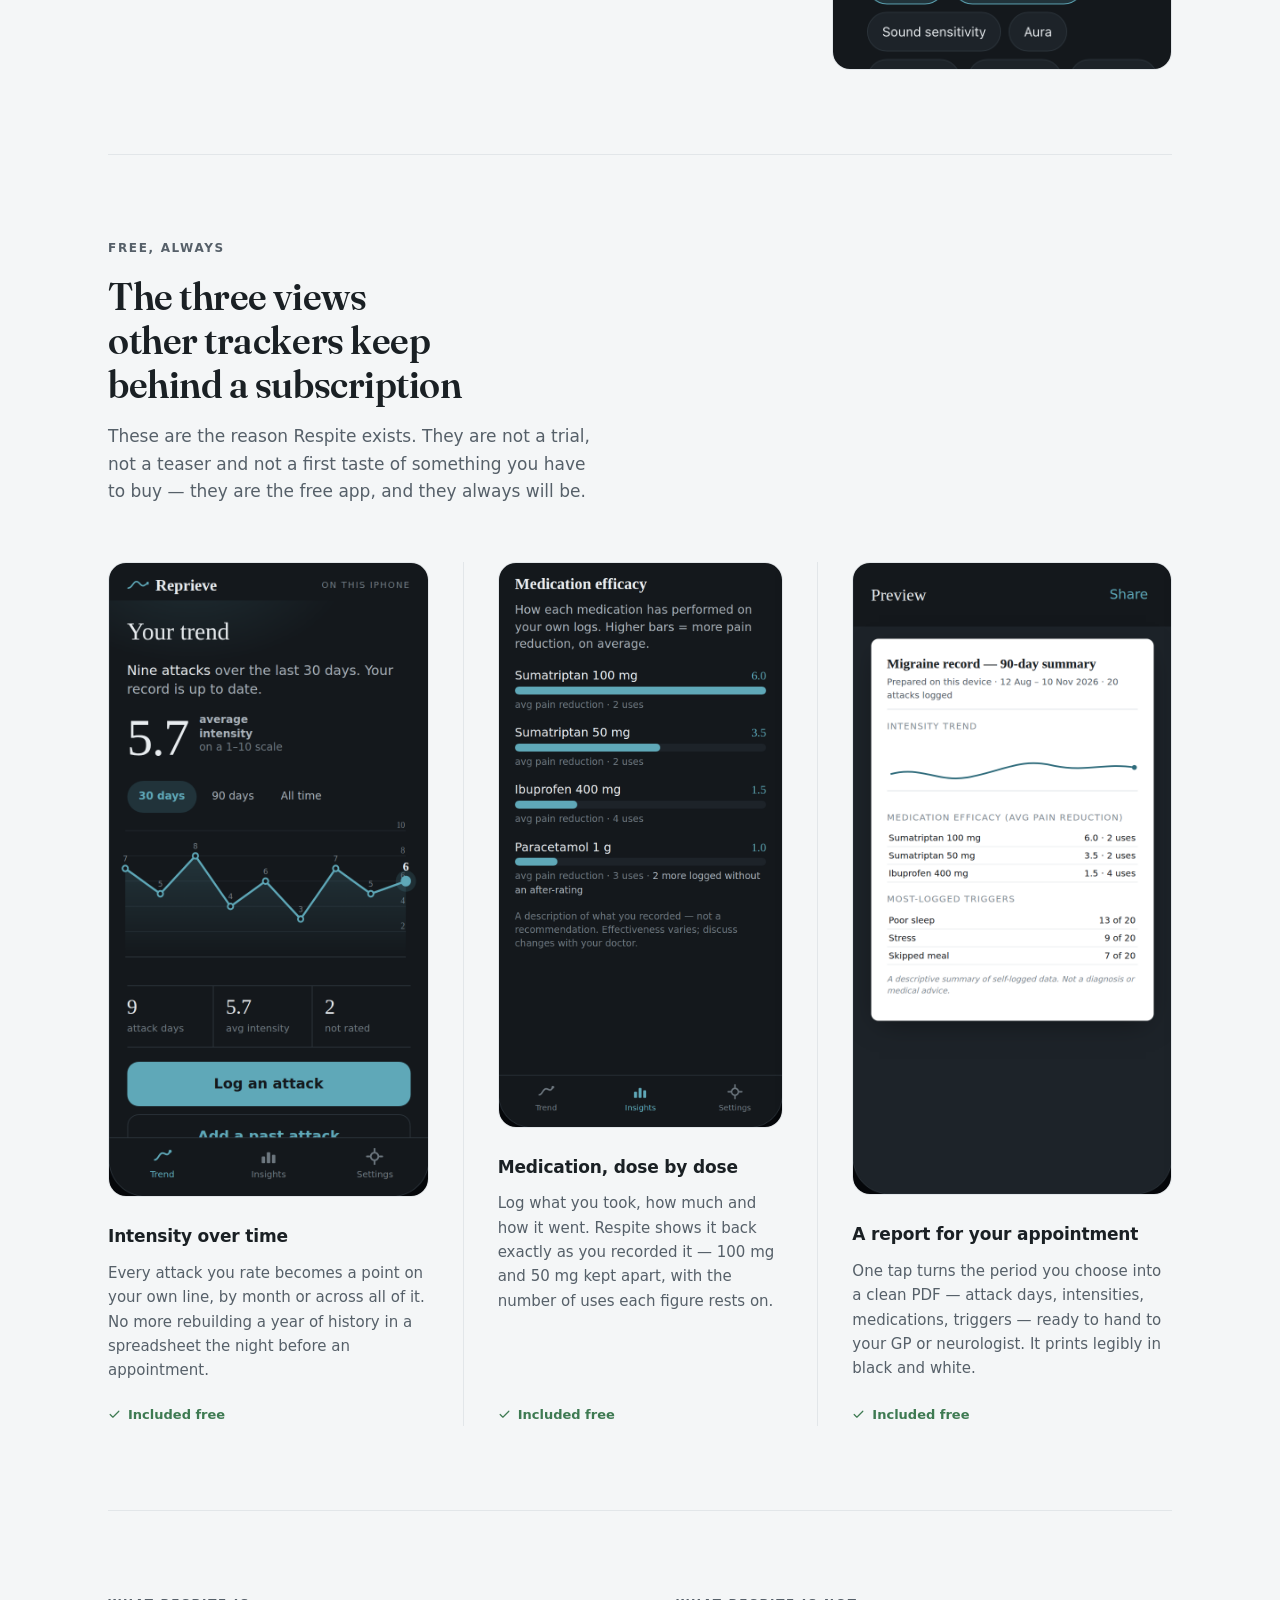
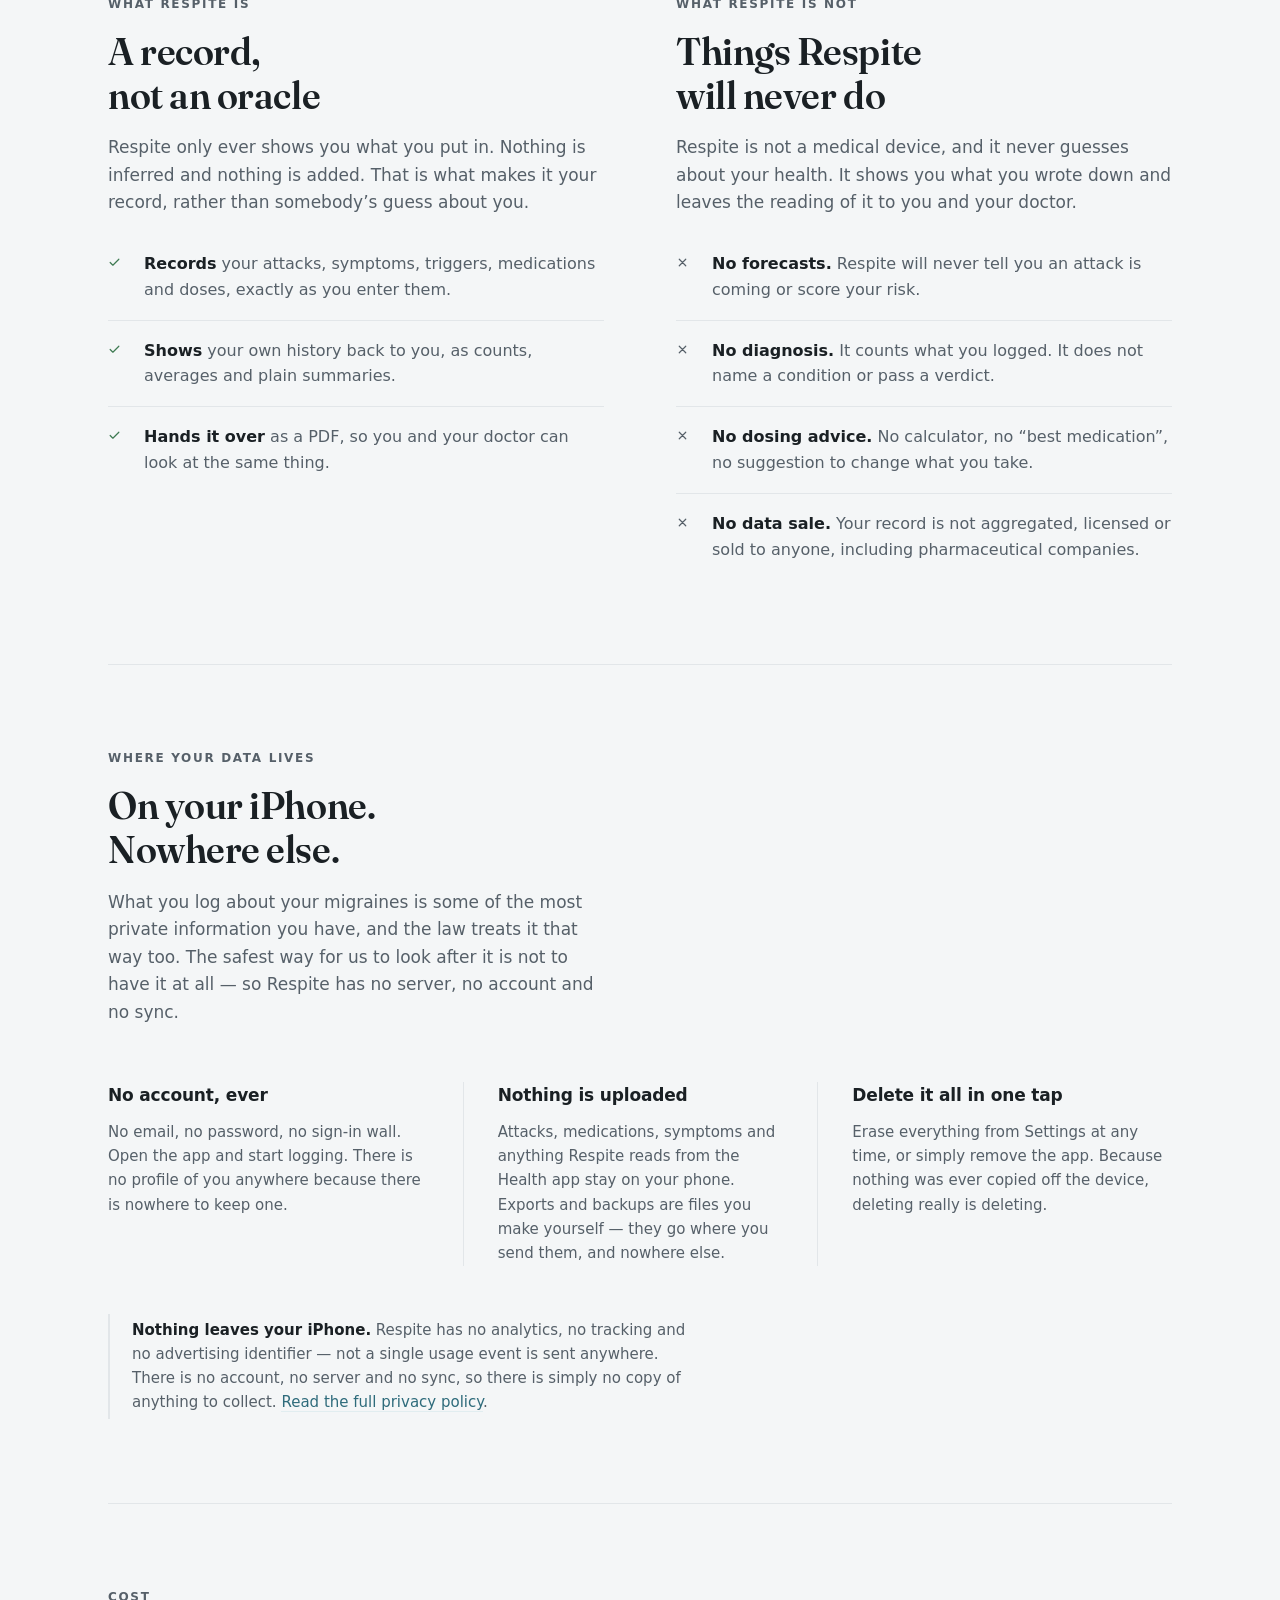
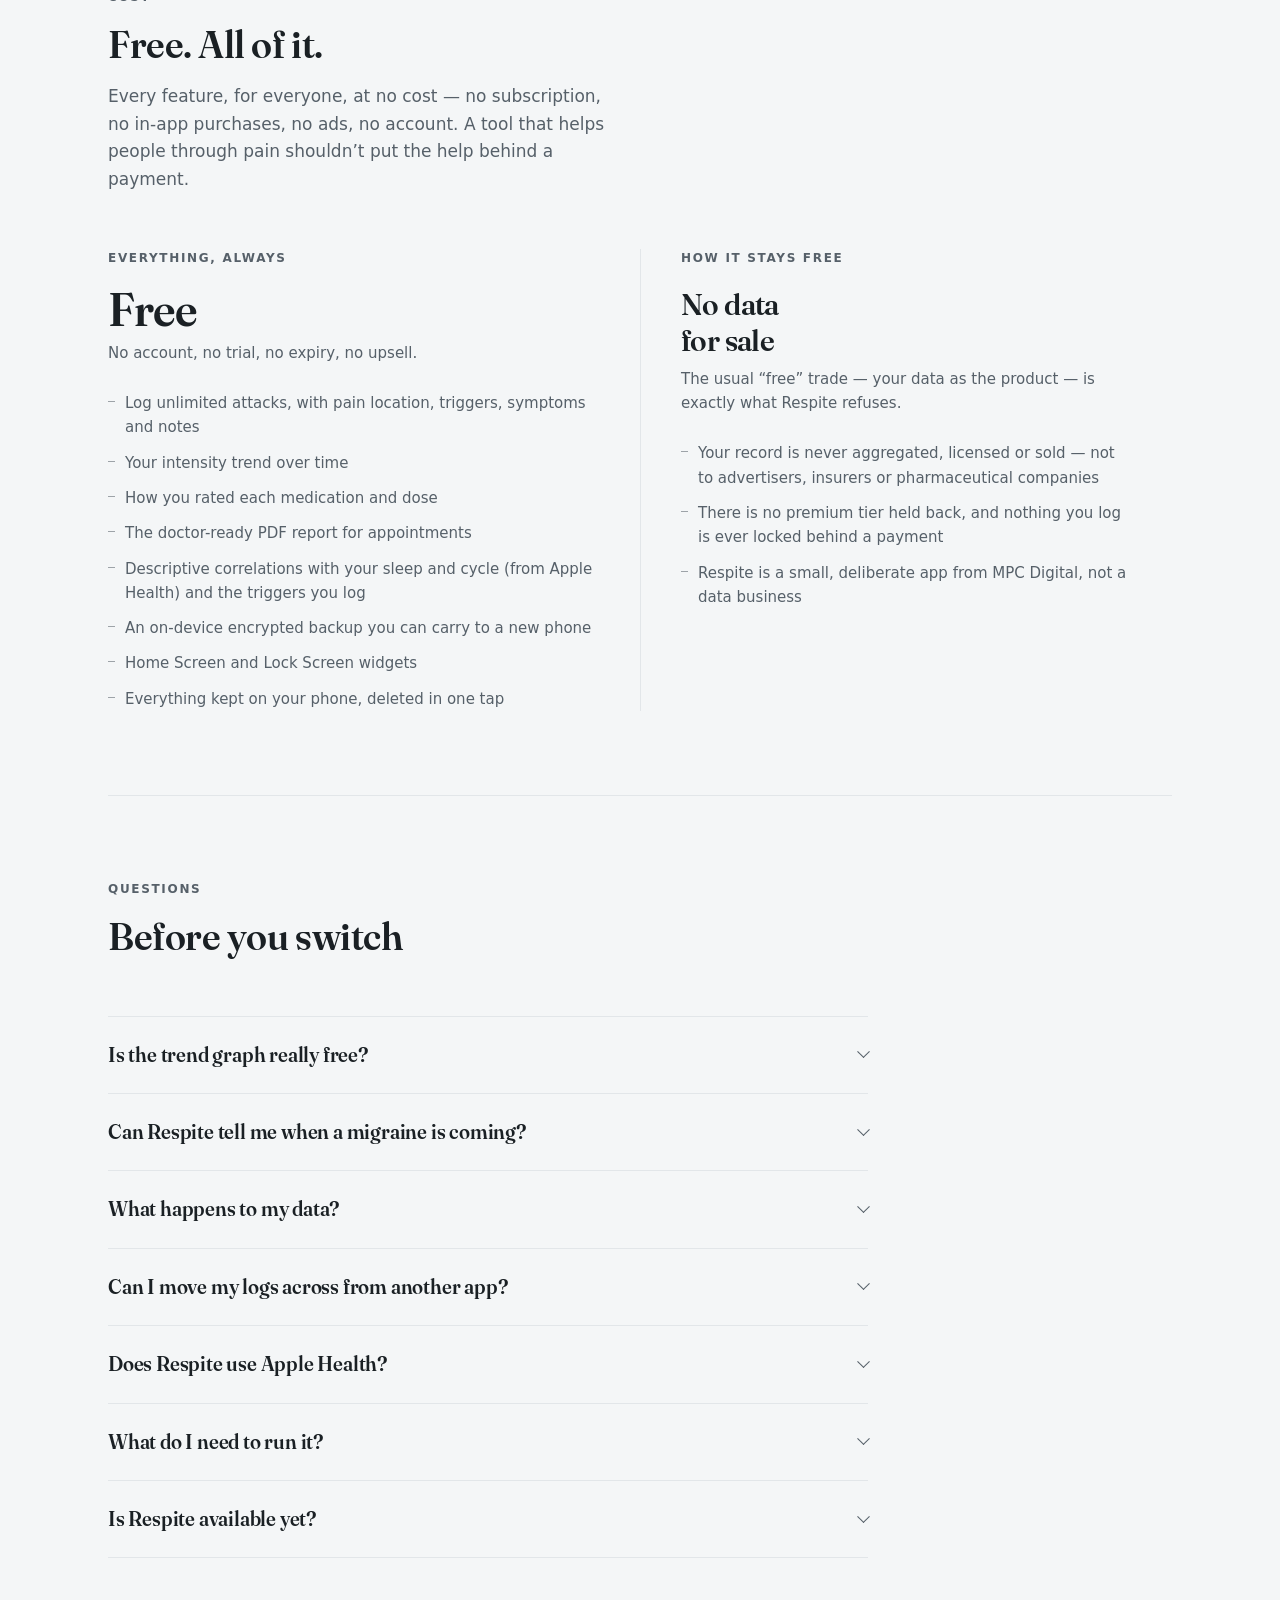
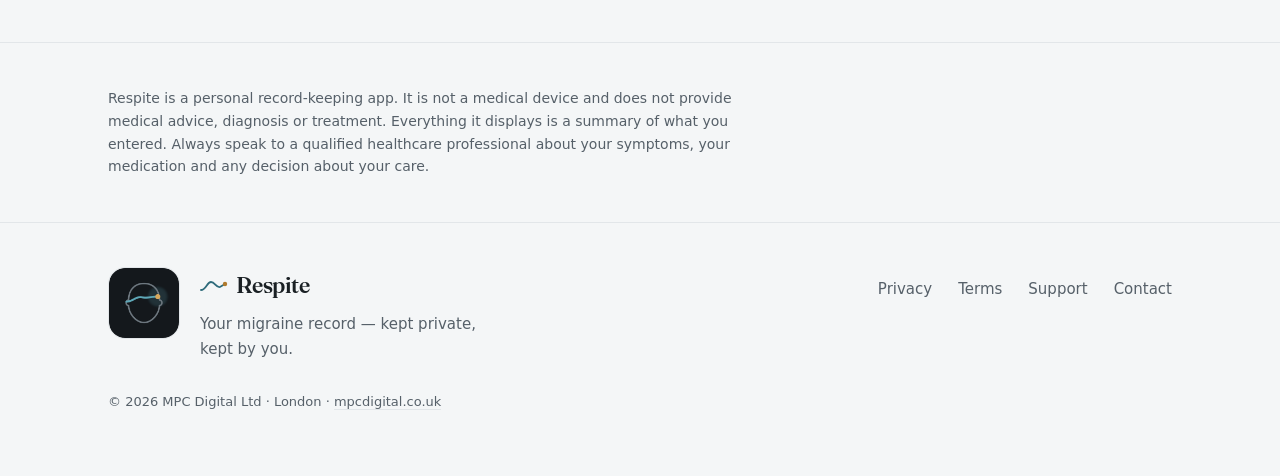
==== commit ba109a73: "Deploy Respite rebrand: Humane/Fraunces styling + rename Syncs the full sites/reprieve/ tree from th" ====
--- a/index.html
+++ b/index.html
@@ -3,36 +3,54 @@
 <head>
 <meta charset="UTF-8">
 <meta name="viewport" content="width=device-width, initial-scale=1.0">
-<title>Reprieve &mdash; Your migraine record, kept private</title>
+<title>Respite &mdash; Your migraine record, kept private</title>
 <meta name="description" content="A private migraine diary for iPhone. Intensity trends, per-dose medication history and a doctor-ready PDF report &mdash; free, always, and on your device.">
 <meta name="theme-color" content="#14181C" media="(prefers-color-scheme: dark)">
 <meta name="theme-color" content="#F4F6F7" media="(prefers-color-scheme: light)">
-<meta property="og:title" content="Reprieve &mdash; Your migraine record, kept private">
+<meta property="og:title" content="Respite &mdash; Your migraine record, kept private">
 <meta property="og:description" content="Intensity trends, per-dose medication history and a doctor-ready PDF report &mdash; free, always, and on your device.">
 <meta property="og:type" content="website">
 <meta property="og:locale" content="en_GB">
 <script>document.documentElement.className += ' js';</script>
 <style>
 /* ─────────────────────────────────────────────────────────────
-   Reprieve — marketing site
+   Respite — marketing site
 
    Palette is the app's own asset catalog, unchanged
    (apps/migraine/Reprieve/Resources/Assets.xcassets): "Quiet Dark"
    is the designed default, "Soft Light" the low-glare alternative.
    Neither uses pure black or pure white — photophobia is a core
-   migraine symptom.
-
-   Display face is ui-serif → New York on Apple platforms (Apple's own
-   serif, drawn to pair with SF), Georgia elsewhere. No web font is
-   fetched: a brand whose pitch is "nothing leaves your device" should
-   not hand every visitor's IP to a font CDN.
-
-   Structure is hairline rules and vertical rhythm, not cards. The
-   accent appears only on the line, links and one button.
+   migraine symptom. Teal accent + amber emphasis are the app's own
+   brand tokens (accent / emphasis colorsets).
+
+   Display face is Fraunces (the app's "Humane" in-app type direction):
+   a warm humanist serif at SemiBold 600 for the wordmark, headings and
+   buttons — the same role it plays in the app, tying the page to the
+   UI. Body stays SF Pro. The fonts are self-hosted (OFL, fonts/) and
+   not fetched from a CDN: a brand whose pitch is "nothing leaves your
+   device" should not hand every visitor's IP to a font host.
+
+   Structure is hairline rules and vertical rhythm, not cards; shapes
+   are soft (pill buttons, rounded figures), matching the app's Humane
+   surfaces. The accent appears on the line, links and one button; the
+   brand mark's endpoint rests on an amber point, as the app icon does.
    Register: highAnxiety → restrained. Crossfades, no springs.
    ───────────────────────────────────────────────────────────── */
 
 *, *::before, *::after { margin: 0; padding: 0; box-sizing: border-box; }
+
+/* Fraunces 72pt optical, self-hosted static instances (OFL in fonts/).
+   Regular = 400, SemiBold = 600; no synthesis (font-synthesis: none). */
+@font-face {
+  font-family: 'Fraunces';
+  src: url('fonts/Fraunces72pt-Regular.ttf') format('truetype');
+  font-weight: 400; font-style: normal; font-display: swap;
+}
+@font-face {
+  font-family: 'Fraunces';
+  src: url('fonts/Fraunces72pt-SemiBold.ttf') format('truetype');
+  font-weight: 600; font-style: normal; font-display: swap;
+}
 
 :root {
   /* Soft Light */
@@ -42,13 +60,14 @@
   --accent:      #2E6B7B;
   --accent-soft: #E1EDF0;
   --positive:    #3E7A52;
+  --emphasis:    #B07A2E;
   --rule:        #E2E6E9;
   --ink:         #1A2024;
   --ink-2:       #566069;
   --ink-3:       #848D95;
   --on-accent:   #FFFFFF;
 
-  --serif: ui-serif, 'New York', Georgia, 'Iowan Old Style', 'Times New Roman', serif;
+  --serif: 'Fraunces', ui-serif, 'New York', Georgia, 'Iowan Old Style', 'Times New Roman', serif;
   --sans: -apple-system, BlinkMacSystemFont, 'SF Pro Text', 'Segoe UI', system-ui, sans-serif;
 
   --measure: 1120px;
@@ -66,6 +85,7 @@
     --accent:      #5FA8B8;
     --accent-soft: #21333A;
     --positive:    #7FB08A;
+    --emphasis:    #D9A85C;
     --rule:        #2C343B;
     --ink:         #E8ECEF;
     --ink-2:       #A7B0B8;
@@ -100,7 +120,7 @@
 /* ── Type scale ───────────────────────────────────────────── */
 .display {
   font-family: var(--serif);
-  font-weight: 400;
+  font-weight: 600;
   letter-spacing: -0.012em;
   text-wrap: balance;
 }
@@ -123,7 +143,7 @@
   height: 68px; display: flex; align-items: center; justify-content: space-between;
 }
 .mark {
-  font-family: var(--serif); font-size: 23px; letter-spacing: -0.01em;
+  font-family: var(--serif); font-weight: 600; font-size: 23px; letter-spacing: -0.01em;
   display: inline-flex; align-items: center; gap: 10px;
 }
 .mark .glyph { width: 26px; height: 14px; overflow: visible; flex: none; }
@@ -146,9 +166,9 @@
 
 .btn {
   display: inline-flex; align-items: center; justify-content: center;
-  min-height: 48px; padding: 13px 26px;
-  font-family: var(--sans); font-size: 16px; font-weight: 500;
-  border: 1px solid var(--accent); border-radius: 3px;
+  min-height: 48px; padding: 13px 30px;
+  font-family: var(--serif); font-size: 17px; font-weight: 600; letter-spacing: -0.005em;
+  border: 1px solid var(--accent); border-radius: 999px;
   background: var(--accent); color: var(--on-accent);
   transition: opacity var(--dur) var(--ease);
 }
@@ -225,7 +245,7 @@
 .plan { padding: 0 40px; border-left: 1px solid var(--rule); }
 .plan:first-child { padding-left: 0; border-left: none; }
 .plan .eyebrow { display: block; margin-bottom: 18px; }
-.price { font-family: var(--serif); font-size: 46px; line-height: 1; letter-spacing: -0.02em; margin-bottom: 8px; }
+.price { font-family: var(--serif); font-weight: 600; font-size: 46px; line-height: 1; letter-spacing: -0.02em; margin-bottom: 8px; }
 .price .per { font-size: 19px; color: var(--ink-2); letter-spacing: 0; }
 .terms { font-size: 15px; color: var(--ink-2); margin-bottom: 26px; }
 .plan ul { list-style: none; display: grid; gap: 11px; }
@@ -241,7 +261,7 @@
 .faq details:last-child { border-bottom: 1px solid var(--rule); }
 .faq summary {
   list-style: none; cursor: pointer; padding: 22px 0; min-height: 48px;
-  font-family: var(--serif); font-size: 20px; letter-spacing: -0.01em;
+  font-family: var(--serif); font-weight: 600; font-size: 20px; letter-spacing: -0.01em;
   display: flex; align-items: center; justify-content: space-between; gap: 20px;
 }
 .faq summary::-webkit-details-marker { display: none; }
@@ -296,8 +316,8 @@
 <nav>
   <div class="nav-in">
     <a href="#top" class="mark">
-      <svg class="glyph" viewBox="0 0 26 14" aria-hidden="true"><path d="M1 11 C 6 11, 7 3, 11 3 C 15 3, 16 9, 20 8 L 25 5" stroke="var(--accent)" stroke-width="1.8" fill="none" stroke-linecap="round"/><circle cx="25" cy="5" r="1.8" fill="var(--accent)"/></svg>
-      Reprieve
+      <svg class="glyph" viewBox="0 0 26 14" aria-hidden="true"><path d="M1 11 C 6 11, 7 3, 11 3 C 15 3, 16 9, 20 8 L 25 5" stroke="var(--accent)" stroke-width="1.8" fill="none" stroke-linecap="round"/><circle cx="25" cy="5" r="2.2" fill="var(--emphasis)"/></svg>
+      Respite
     </a>
     <div class="nav-links">
       <a href="#free">What&rsquo;s inside</a>
@@ -321,13 +341,13 @@
         </p>
         <p class="note reveal">All three are free, always. No account. Your health data never leaves your iPhone.</p>
         <div class="actions reveal">
-          <a href="mailto:hello@mpcdigital.co.uk?subject=Reprieve%20for%20iOS" class="btn">Ask about the beta</a>
+          <a href="mailto:hello@mpcdigital.co.uk?subject=Respite%20for%20iOS" class="btn">Ask about the beta</a>
           <a href="#free" class="link-quiet">See what&rsquo;s included</a>
         </div>
       </div>
 
       <figure class="shot shot-lead reveal">
-        <img src="screens/trend.png" width="716" height="1424" alt="The Reprieve trend screen: nine attacks over the last 30 days, an average intensity of 5.7 on a 1 to 10 scale, a line of the intensities recorded, and counts of attack days, average intensity and attacks not rated." loading="eager" decoding="async">
+        <img src="screens/trend.png" width="716" height="1424" alt="The Respite trend screen: nine attacks over the last 30 days, an average intensity of 5.7 on a 1 to 10 scale, a line of the intensities recorded, and counts of attack days, average intensity and attacks not rated." loading="eager" decoding="async">
       </figure>
     </div>
   </div>
@@ -350,7 +370,7 @@
       </div>
       <figure class="shot shot-lead reveal">
         <img src="screens/detail.png" width="716" height="1424" loading="lazy" decoding="async"
-             alt="The Reprieve attack-detail screen: a tappable head map with the left temple selected, plus optional chips for triggers such as poor sleep and skipped meal, and symptoms such as nausea and light sensitivity.">
+             alt="The Respite attack-detail screen: a tappable head map with the left temple selected, plus optional chips for triggers such as poor sleep and skipped meal, and symptoms such as nausea and light sensitivity.">
       </figure>
     </div>
   </div>
@@ -364,7 +384,7 @@
       <span class="eyebrow reveal">Free, always</span>
       <h2 class="display reveal">The three views other trackers keep behind a subscription</h2>
       <p class="reveal">
-        These are the reason Reprieve exists. They are not a trial, not a teaser and not a
+        These are the reason Respite exists. They are not a trial, not a teaser and not a
         first taste of something you have to buy &mdash; they are the free app, and they
         always will be.
       </p>
@@ -384,7 +404,7 @@
         <figure class="shot"><img src="screens/medication.png" width="716" height="1424" loading="lazy" decoding="async" alt="The medication screen, listing each medication and dose with the average pain reduction recorded and the number of uses."></figure>
         <h3>Medication, dose by dose</h3>
         <p>
-          Log what you took, how much and how it went. Reprieve shows it back exactly as
+          Log what you took, how much and how it went. Respite shows it back exactly as
           you recorded it &mdash; 100&nbsp;mg and 50&nbsp;mg kept apart, with the number of
           uses each figure rests on.
         </p>
@@ -411,10 +431,10 @@
     <div class="pair">
       <div>
         <div class="sec-head" style="margin-bottom:34px;">
-          <span class="eyebrow reveal">What Reprieve is</span>
+          <span class="eyebrow reveal">What Respite is</span>
           <h2 class="display reveal">A record, not an oracle</h2>
           <p class="reveal">
-            Reprieve only ever shows you what you put in. Nothing is inferred and nothing
+            Respite only ever shows you what you put in. Nothing is inferred and nothing
             is added. That is what makes it your record, rather than somebody&rsquo;s guess
             about you.
           </p>
@@ -427,16 +447,16 @@
       </div>
       <div>
         <div class="sec-head" style="margin-bottom:34px;">
-          <span class="eyebrow reveal">What Reprieve is not</span>
-          <h2 class="display reveal">Things Reprieve will never&nbsp;do</h2>
+          <span class="eyebrow reveal">What Respite is not</span>
+          <h2 class="display reveal">Things Respite will never&nbsp;do</h2>
           <p class="reveal">
-            Reprieve is not a medical device, and it never guesses about your health. It
+            Respite is not a medical device, and it never guesses about your health. It
             shows you what you wrote down and leaves the reading of it to you and your
             doctor.
           </p>
         </div>
         <ul class="stack reveal">
-          <li><span class="no"><svg viewBox="0 0 24 24" aria-hidden="true"><path d="M6 6l12 12M18 6L6 18"/></svg></span><span><strong>No forecasts.</strong> <span class="d">Reprieve will never tell you an attack is coming or score your risk.</span></span></li>
+          <li><span class="no"><svg viewBox="0 0 24 24" aria-hidden="true"><path d="M6 6l12 12M18 6L6 18"/></svg></span><span><strong>No forecasts.</strong> <span class="d">Respite will never tell you an attack is coming or score your risk.</span></span></li>
           <li><span class="no"><svg viewBox="0 0 24 24" aria-hidden="true"><path d="M6 6l12 12M18 6L6 18"/></svg></span><span><strong>No diagnosis.</strong> <span class="d">It counts what you logged. It does not name a condition or pass a verdict.</span></span></li>
           <li><span class="no"><svg viewBox="0 0 24 24" aria-hidden="true"><path d="M6 6l12 12M18 6L6 18"/></svg></span><span><strong>No dosing advice.</strong> <span class="d">No calculator, no &ldquo;best medication&rdquo;, no suggestion to change what you take.</span></span></li>
           <li><span class="no"><svg viewBox="0 0 24 24" aria-hidden="true"><path d="M6 6l12 12M18 6L6 18"/></svg></span><span><strong>No data sale.</strong> <span class="d">Your record is not aggregated, licensed or sold to anyone, including pharmaceutical companies.</span></span></li>
@@ -456,7 +476,7 @@
       <p class="reveal">
         What you log about your migraines is some of the most private information you
         have, and the law treats it that way too. The safest way for us to look after it
-        is not to have it at all &mdash; so Reprieve has no server, no account and no sync.
+        is not to have it at all &mdash; so Respite has no server, no account and no sync.
       </p>
     </div>
     <div class="cols cols-3 reveal">
@@ -466,7 +486,7 @@
       </div>
       <div class="col">
         <h3>Nothing is uploaded</h3>
-        <p>Attacks, medications, symptoms and anything Reprieve reads from the Health app stay on your phone. Exports and backups are files you make yourself &mdash; they go where you send them, and nowhere else.</p>
+        <p>Attacks, medications, symptoms and anything Respite reads from the Health app stay on your phone. Exports and backups are files you make yourself &mdash; they go where you send them, and nowhere else.</p>
       </div>
       <div class="col">
         <h3>Delete it all in one tap</h3>
@@ -475,7 +495,7 @@
     </div>
     <p class="aside reveal">
       <strong>Nothing leaves your iPhone.</strong>
-      Reprieve has no analytics, no tracking and no advertising identifier &mdash; not a
+      Respite has no analytics, no tracking and no advertising identifier &mdash; not a
       single usage event is sent anywhere. There is no account, no server and no sync, so
       there is simply no copy of anything to collect. <a href="privacy.html">Read the full privacy policy</a>.
     </p>
@@ -514,11 +534,11 @@
       <div class="plan">
         <span class="eyebrow">How it stays free</span>
         <p class="price" style="font-size:30px;line-height:1.2;">No data<br>for sale</p>
-        <p class="terms">The usual &ldquo;free&rdquo; trade &mdash; your data as the product &mdash; is exactly what Reprieve refuses.</p>
+        <p class="terms">The usual &ldquo;free&rdquo; trade &mdash; your data as the product &mdash; is exactly what Respite refuses.</p>
         <ul>
           <li>Your record is never aggregated, licensed or sold &mdash; not to advertisers, insurers or pharmaceutical companies</li>
           <li>There is no premium tier held back, and nothing you log is ever locked behind a payment</li>
-          <li>Reprieve is a small, deliberate app from MPC&nbsp;Digital, not a data business</li>
+          <li>Respite is a small, deliberate app from MPC&nbsp;Digital, not a data business</li>
         </ul>
       </div>
     </div>
@@ -546,10 +566,10 @@
       </details>
 
       <details>
-        <summary>Can Reprieve tell me when a migraine is coming?</summary>
+        <summary>Can Respite tell me when a migraine is coming?</summary>
         <div class="answer">
           <p>
-            No, and it never will. Reprieve shows you what you have already recorded &mdash; counts,
+            No, and it never will. Respite shows you what you have already recorded &mdash; counts,
             averages and plain summaries. It does not forecast attacks, score your risk or
             interpret your data on your behalf.
           </p>
@@ -565,7 +585,7 @@
         <summary>What happens to my data?</summary>
         <div class="answer">
           <p>
-            It stays on your iPhone. There is no Reprieve server, no account and no cloud
+            It stays on your iPhone. There is no Respite server, no account and no cloud
             sync, so there is no copy of your record for anyone &mdash; including us &mdash;
             to read, lose or sell.
           </p>
@@ -581,21 +601,21 @@
         <summary>Can I move my logs across from another app?</summary>
         <div class="answer">
           <p>
-            Not yet. Reprieve starts clean, and your trend line begins with the first attack you
+            Not yet. Respite starts clean, and your trend line begins with the first attack you
             log. Bringing old logs across is something we are looking at &mdash; if it
             matters to you,
-            <a href="mailto:hello@mpcdigital.co.uk?subject=Reprieve%20%E2%80%94%20importing%20my%20logs">tell us</a>,
+            <a href="mailto:hello@mpcdigital.co.uk?subject=Respite%20%E2%80%94%20importing%20my%20logs">tell us</a>,
             because it helps us know how much it matters.
           </p>
         </div>
       </details>
 
       <details>
-        <summary>Does Reprieve use Apple Health?</summary>
+        <summary>Does Respite use Apple Health?</summary>
         <div class="answer">
           <p>
             Only if you turn it on, and only for the optional views that show what else you
-            had logged on your attack days. With your permission Reprieve reads Sleep and Cycle
+            had logged on your attack days. With your permission Respite reads Sleep and Cycle
             Tracking so it can show when those were recorded alongside your attacks. It
             reads on your device, writes nothing back, and uploads nothing. You can withdraw the permission in iOS Settings at any time,
             and the rest of the app carries on working exactly as before.
@@ -607,7 +627,7 @@
         <summary>What do I need to run it?</summary>
         <div class="answer">
           <p>
-            An iPhone running iOS 17.4 or later. Reprieve works fully with no permissions granted
+            An iPhone running iOS 17.4 or later. Respite works fully with no permissions granted
             at all &mdash; notifications and Health access are both optional, and neither is
             requested before you have logged anything.
           </p>
@@ -615,13 +635,13 @@
       </details>
 
       <details>
-        <summary>Is Reprieve available yet?</summary>
+        <summary>Is Respite available yet?</summary>
         <div class="answer">
           <p>
             Not on the App Store. The app is built and being tested ahead of submission, and
             this page will link to it the day it is live. If you would like to try the beta or
             hear when it ships,
-            <a href="mailto:hello@mpcdigital.co.uk?subject=Reprieve%20for%20iOS">get in touch</a>.
+            <a href="mailto:hello@mpcdigital.co.uk?subject=Respite%20for%20iOS">get in touch</a>.
           </p>
         </div>
       </details>
@@ -632,7 +652,7 @@
 <div class="disclaimer">
   <div class="wrap">
     <p>
-      Reprieve is a personal record-keeping app. It is not a medical device and does not
+      Respite is a personal record-keeping app. It is not a medical device and does not
       provide medical advice, diagnosis or treatment. Everything it displays is a summary
       of what you entered. Always speak to a qualified healthcare professional about your
       symptoms, your medication and any decision about your care.
@@ -645,11 +665,11 @@
     <div class="foot">
       <div class="foot-brand">
         <img class="appicon" src="appicon.png" width="512" height="512" loading="lazy" decoding="async"
-             alt="The Reprieve app icon: a line-drawn head with the intensity throughline crossing at the temples, resting on an amber point.">
+             alt="The Respite app icon: a line-drawn head with the intensity throughline crossing at the temples, resting on an amber point.">
         <div>
         <span class="mark">
-          <svg class="glyph" viewBox="0 0 26 14" aria-hidden="true"><path d="M1 11 C 6 11, 7 3, 11 3 C 15 3, 16 9, 20 8 L 25 5" stroke="var(--accent)" stroke-width="1.8" fill="none" stroke-linecap="round"/><circle cx="25" cy="5" r="1.8" fill="var(--accent)"/></svg>
-          Reprieve
+          <svg class="glyph" viewBox="0 0 26 14" aria-hidden="true"><path d="M1 11 C 6 11, 7 3, 11 3 C 15 3, 16 9, 20 8 L 25 5" stroke="var(--accent)" stroke-width="1.8" fill="none" stroke-linecap="round"/><circle cx="25" cy="5" r="2.2" fill="var(--emphasis)"/></svg>
+          Respite
         </span>
         <p class="foot-tag">Your migraine record &mdash; kept private, kept by you.</p>
         </div>
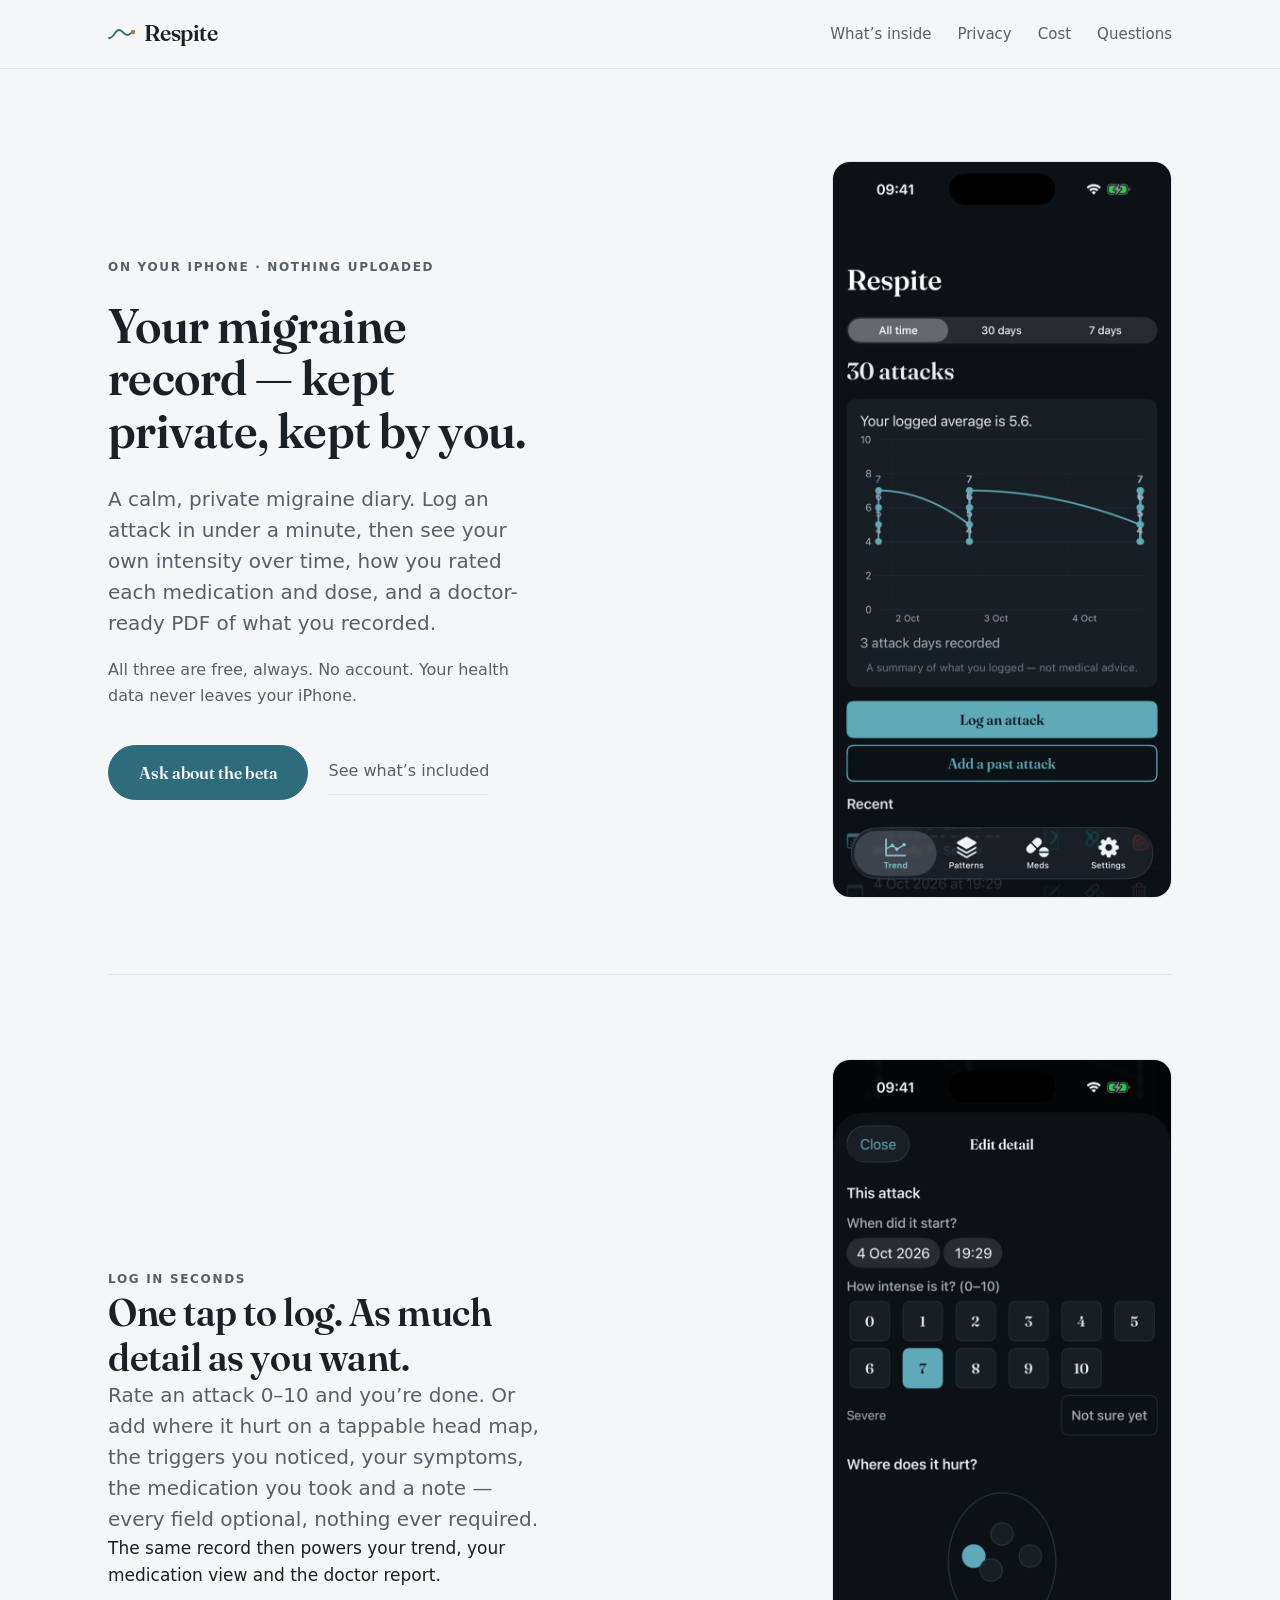
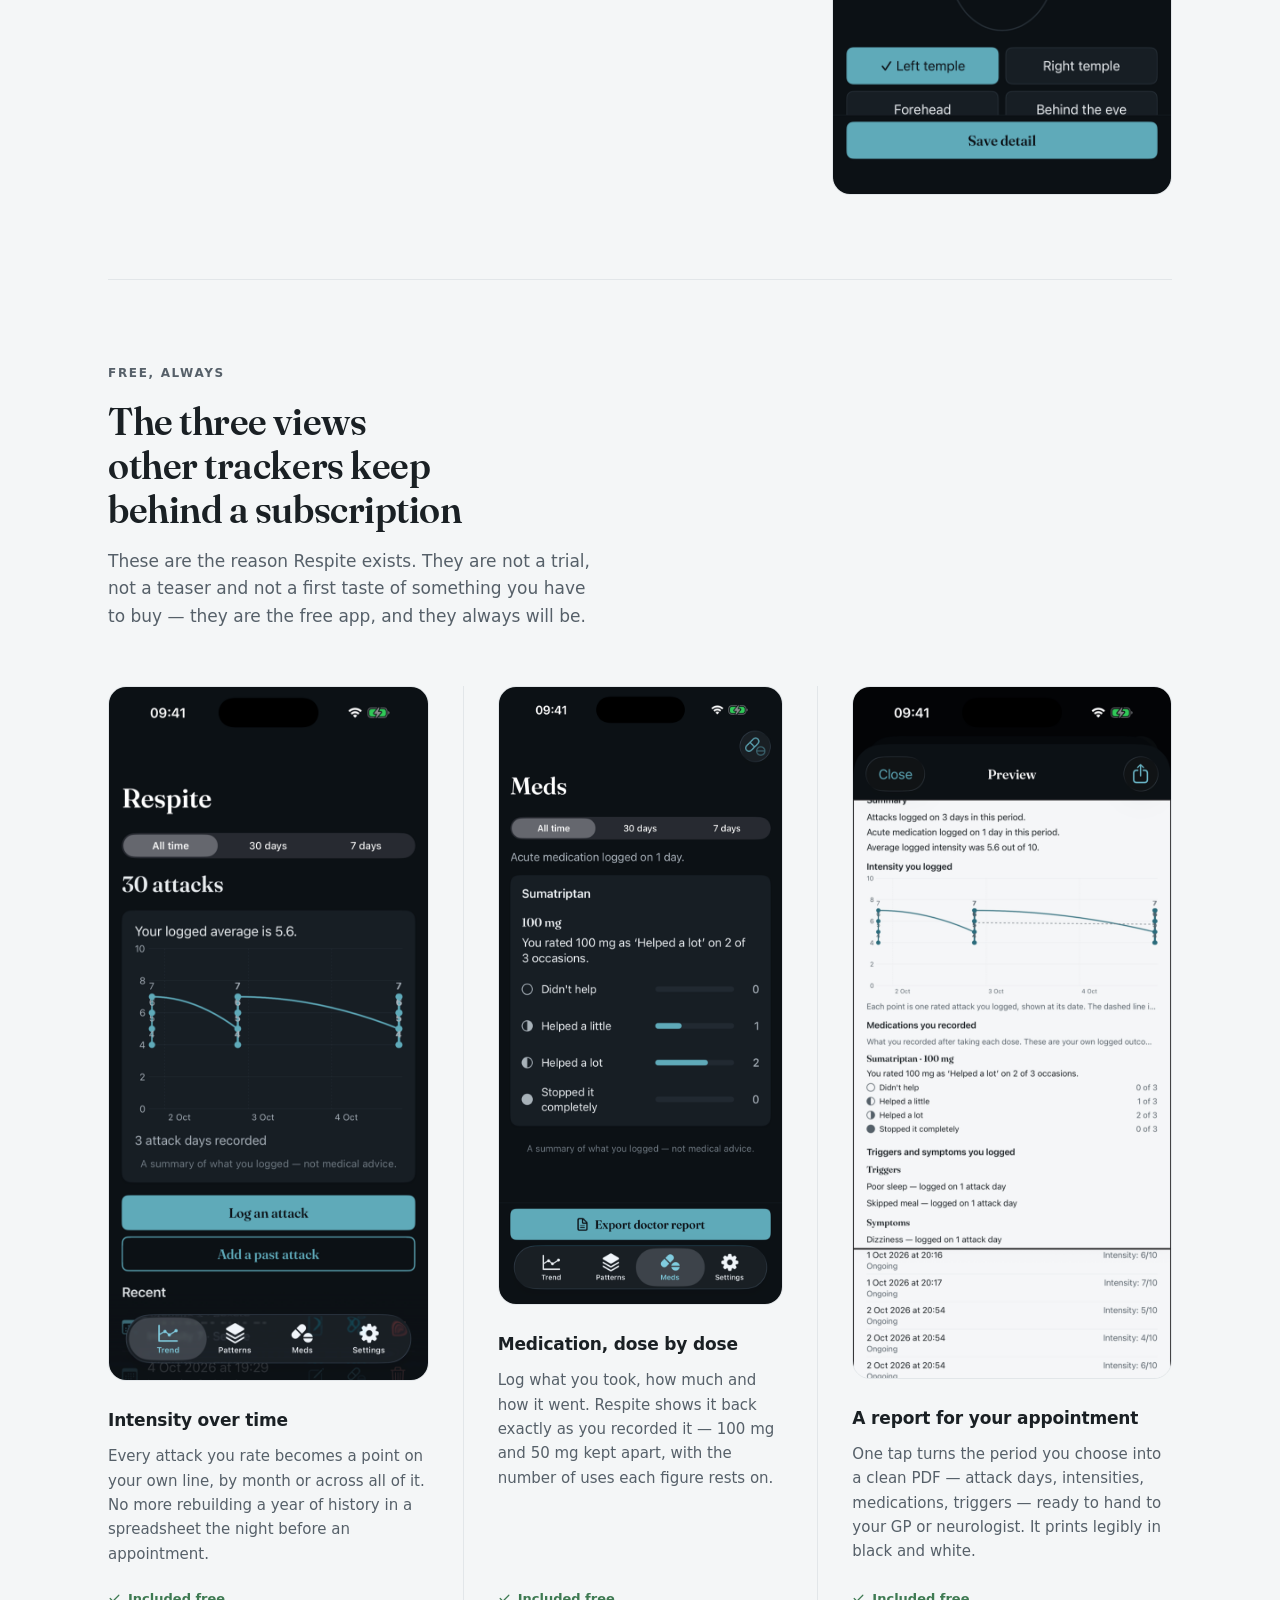
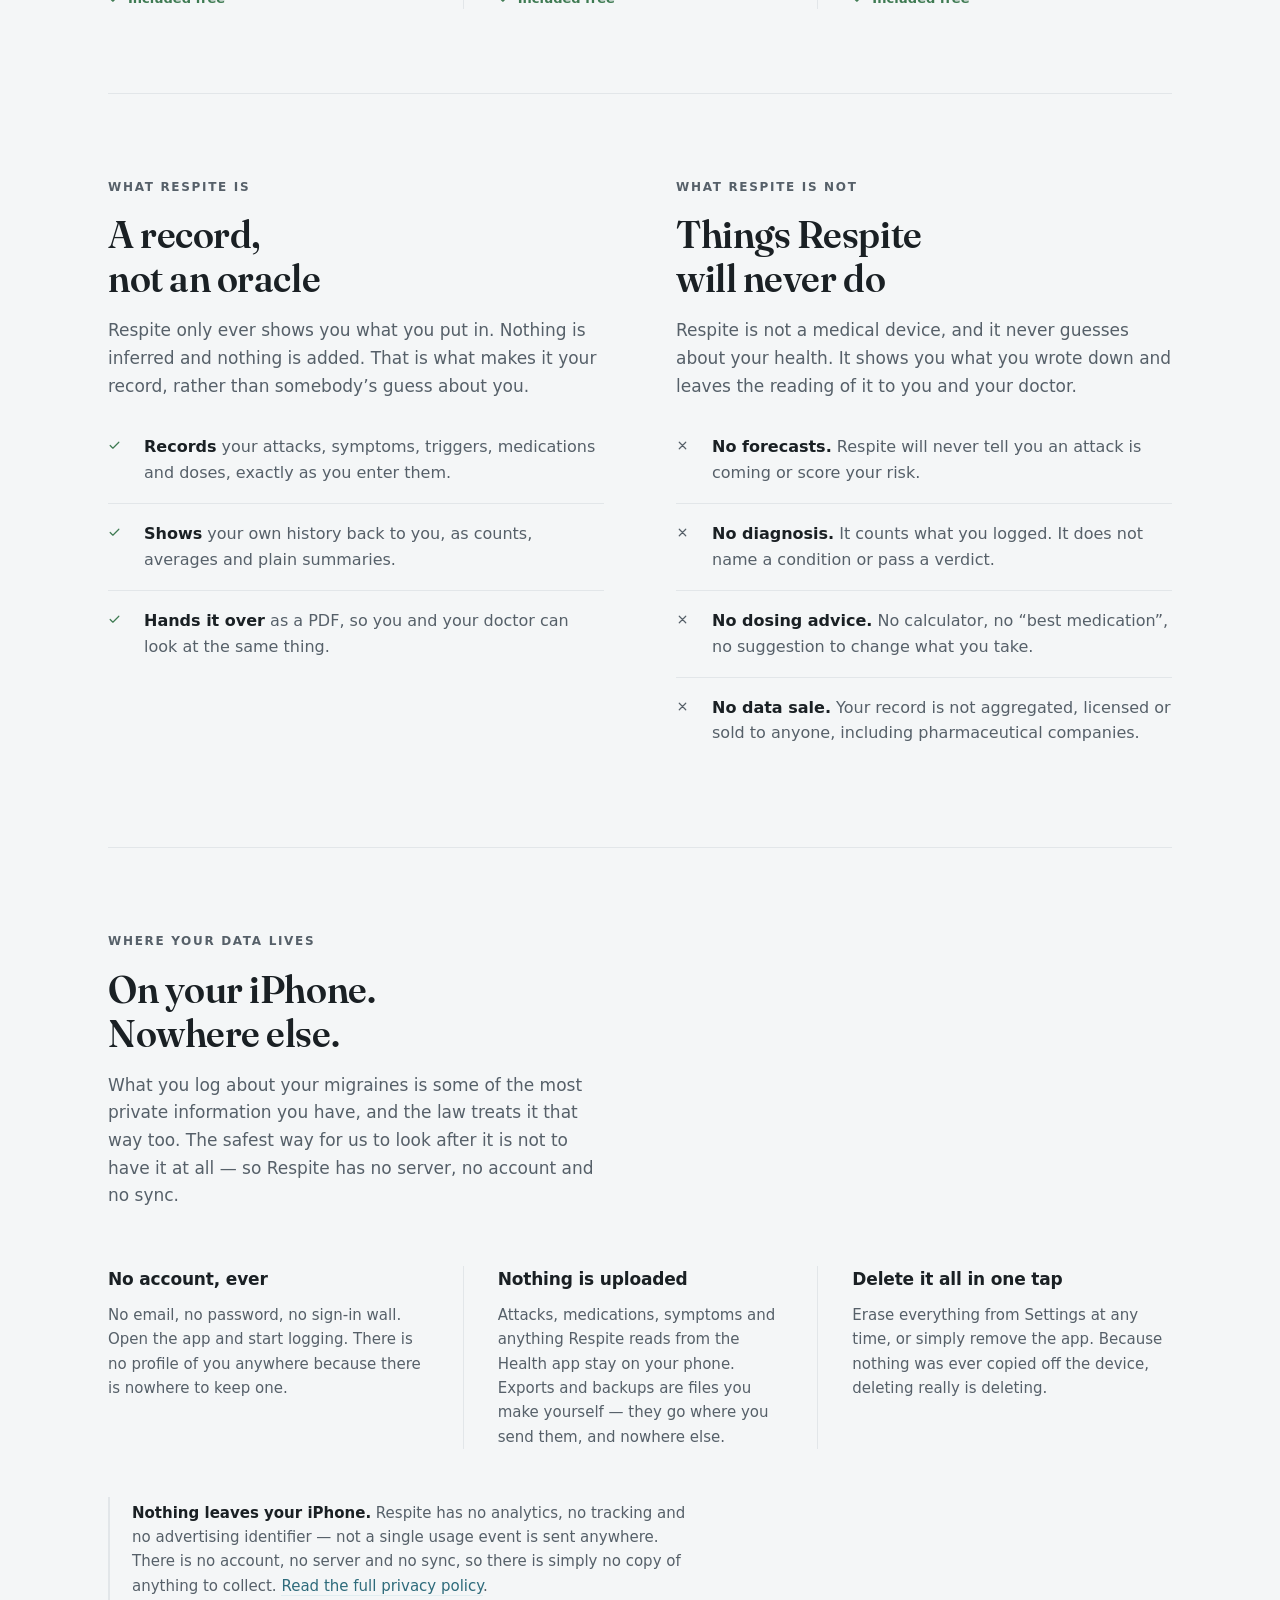
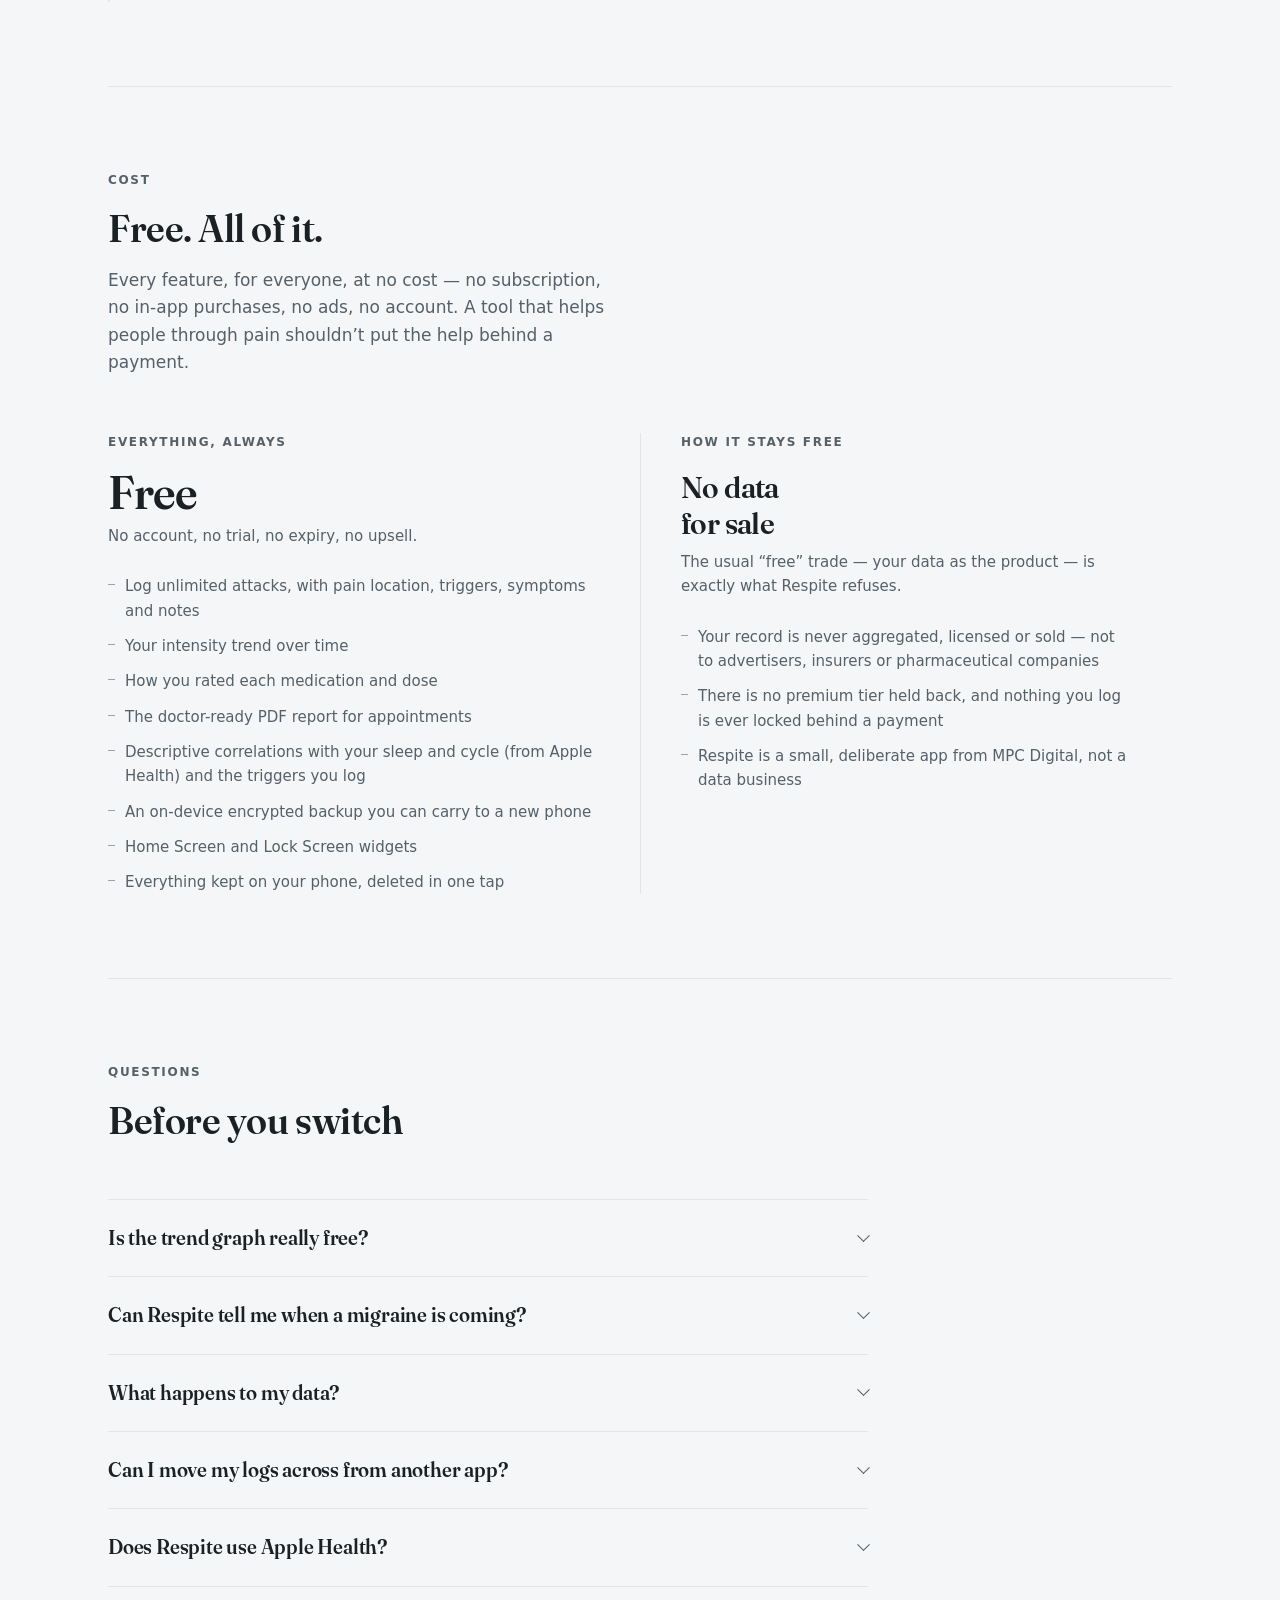
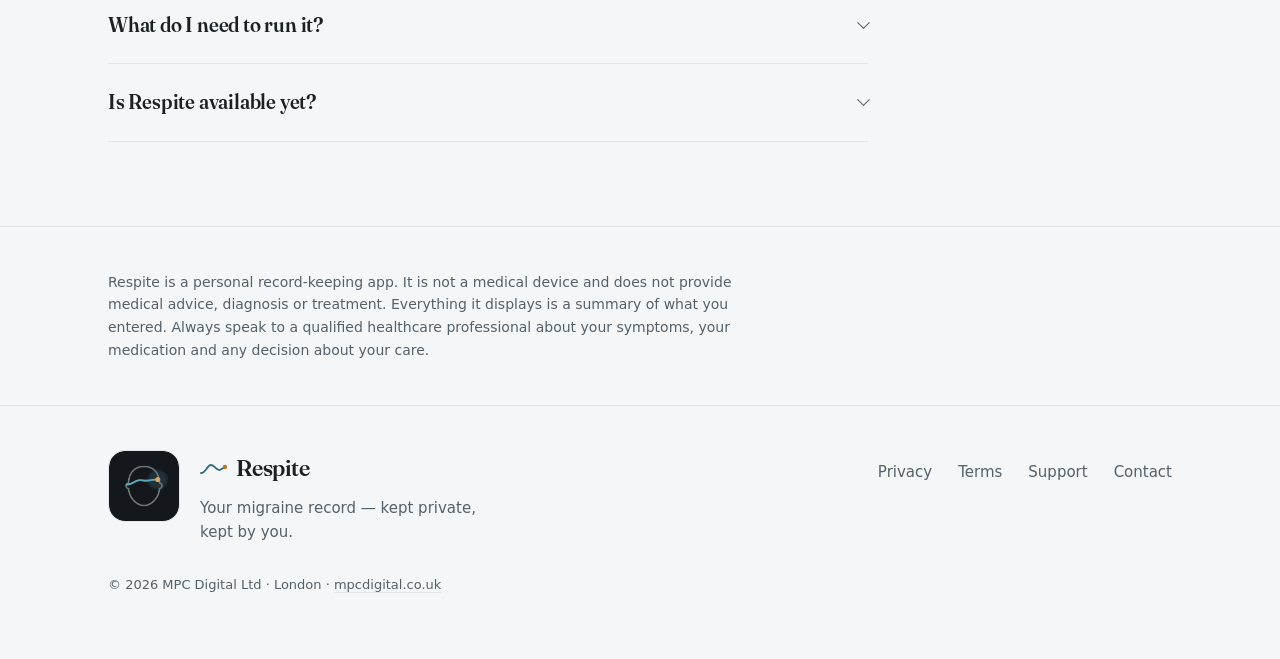
==== commit 92490e5c: "Deploy real Respite/Fraunces app screenshots Syncs sites/reprieve from apos-pipeline main (#65): the" ====
--- a/index.html
+++ b/index.html
@@ -347,7 +347,7 @@
       </div>
 
       <figure class="shot shot-lead reveal">
-        <img src="screens/trend.png" width="716" height="1424" alt="The Respite trend screen: nine attacks over the last 30 days, an average intensity of 5.7 on a 1 to 10 scale, a line of the intensities recorded, and counts of attack days, average intensity and attacks not rated." loading="eager" decoding="async">
+        <img src="screens/trend.png" width="716" height="1556" alt="The Respite trend screen: 30 logged attacks, an average intensity of 5.6 on a 1 to 10 scale, a line of the intensities recorded across three days, and a plain-language summary of what was logged." loading="eager" decoding="async">
       </figure>
     </div>
   </div>
@@ -369,7 +369,7 @@
         <p class="note reveal">The same record then powers your trend, your medication view and the doctor report.</p>
       </div>
       <figure class="shot shot-lead reveal">
-        <img src="screens/detail.png" width="716" height="1424" loading="lazy" decoding="async"
+        <img src="screens/detail.png" width="716" height="1556" loading="lazy" decoding="async"
              alt="The Respite attack-detail screen: a tappable head map with the left temple selected, plus optional chips for triggers such as poor sleep and skipped meal, and symptoms such as nausea and light sensitivity.">
       </figure>
     </div>
@@ -391,7 +391,7 @@
     </div>
     <div class="cols cols-3 reveal">
       <div class="col">
-        <figure class="shot"><img src="screens/trend.png" width="716" height="1424" loading="lazy" decoding="async" alt="The trend screen, showing average intensity and a line of the intensities recorded."></figure>
+        <figure class="shot"><img src="screens/trend.png" width="716" height="1556" loading="lazy" decoding="async" alt="The trend screen, showing average intensity and a line of the intensities recorded."></figure>
         <h3>Intensity over time</h3>
         <p>
           Every attack you rate becomes a point on your own line, by month or across all
@@ -401,7 +401,7 @@
         <span class="free-mark"><svg viewBox="0 0 24 24" aria-hidden="true"><path d="M4 12l5 5L20 6"/></svg>Included free</span>
       </div>
       <div class="col">
-        <figure class="shot"><img src="screens/medication.png" width="716" height="1424" loading="lazy" decoding="async" alt="The medication screen, listing each medication and dose with the average pain reduction recorded and the number of uses."></figure>
+        <figure class="shot"><img src="screens/medication.png" width="716" height="1556" loading="lazy" decoding="async" alt="The medication screen: Sumatriptan 100 mg with a breakdown of how it was rated across the doses recorded — here, helped a lot on two of three occasions."></figure>
         <h3>Medication, dose by dose</h3>
         <p>
           Log what you took, how much and how it went. Respite shows it back exactly as
@@ -411,7 +411,7 @@
         <span class="free-mark"><svg viewBox="0 0 24 24" aria-hidden="true"><path d="M4 12l5 5L20 6"/></svg>Included free</span>
       </div>
       <div class="col">
-        <figure class="shot"><img src="screens/report.png" width="716" height="1424" loading="lazy" decoding="async" alt="The doctor report preview, headed Migraine record, 90-day summary."></figure>
+        <figure class="shot"><img src="screens/report.png" width="716" height="1556" loading="lazy" decoding="async" alt="The doctor report preview: a 90-day summary with attack counts, an intensity chart, a medication table, and the triggers and symptoms logged."></figure>
         <h3>A report for your appointment</h3>
         <p>
           One tap turns the period you choose into a clean PDF &mdash; attack days,
